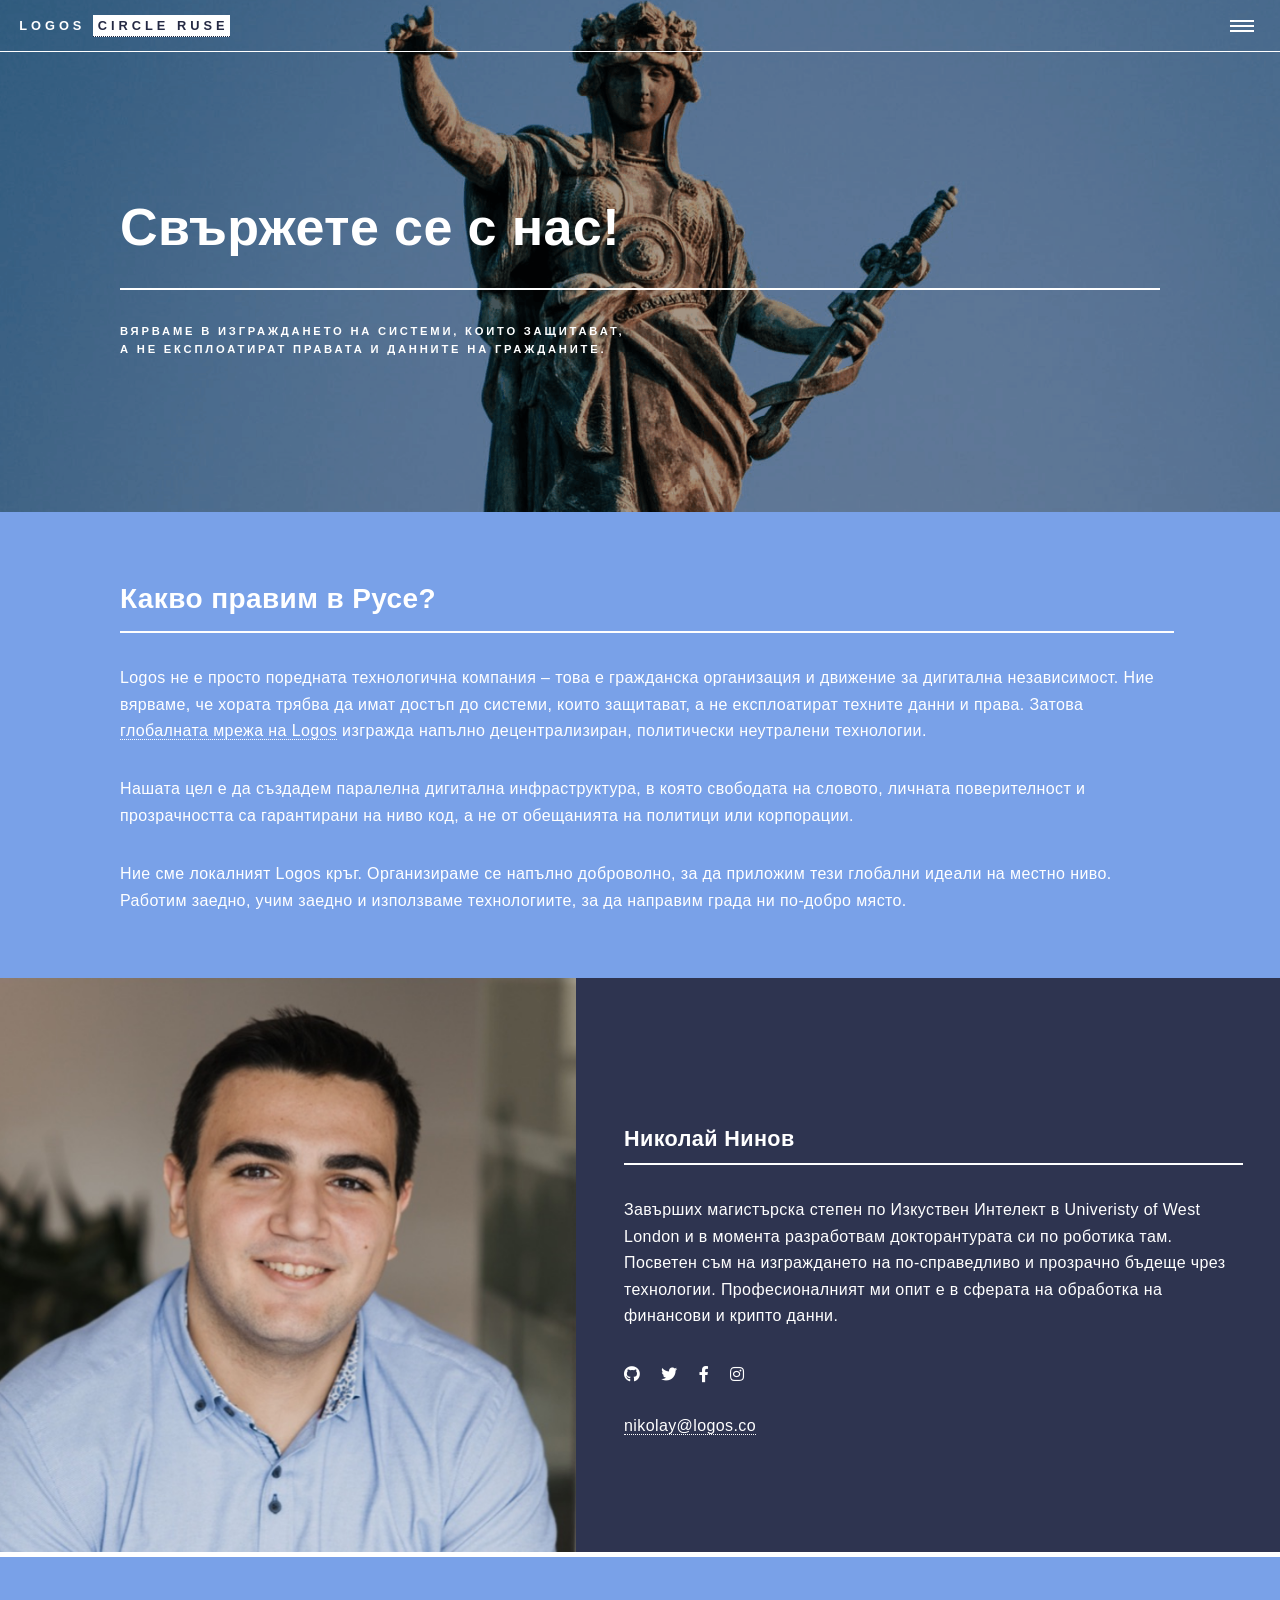
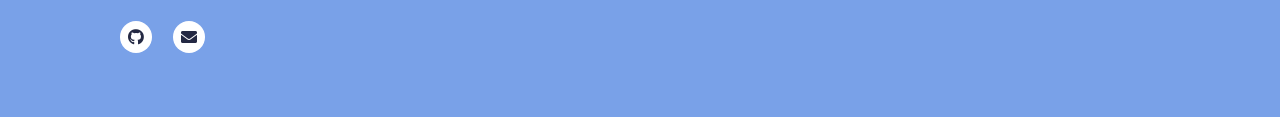
==== about.html @ 66b550b3 "website: first draft" ====
<!DOCTYPE HTML>
<!--
	Forty by HTML5 UP
	html5up.net | @ajlkn
	Free for personal and commercial use under the CCA 3.0 license (html5up.net/license)
-->
<html>
	<head>
		<title>Logos Circle Ruse | Контакт</title>
		<link rel="icon" type="image/png" sizes="any" href="./images/banner.png">
		<meta charset="utf-8" />
		<meta name="viewport" content="width=device-width, initial-scale=1, user-scalable=no" />
		<link rel="stylesheet" href="assets/css/main.css" />
		<noscript><link rel="stylesheet" href="assets/css/noscript.css" /></noscript>
	</head>
	<body class="is-preload">

		<!-- Wrapper -->
			<div id="wrapper">

				<!-- Header -->
					<header id="header" class="alt">
						<a href="index.html" class="logo">Logos<span> <strong>Circle Ruse</strong></span></a>
						<nav>
							<a href="#menu"></a>
						</nav>
					</header>

					<nav id="menu">
						<ul class="links">
							<li><a href="index.html">Начало</a></li>
							<li><a href="contact.html">За нас</a></li>
							<li><a href="events.html">Събития</a></li>
						</ul>
						<ul class="actions stacked">
							<li><a href="https://logos-circle-ruse.github.io/transparent_ruse/" class="button primary fit">Сподели Проблем</a></li>
						</ul>
					</nav>
				<!-- Header -->

				<!-- Banner -->
				<!-- Note: The "styleN" class below should match that of the header element. -->
					<section id="banner" class="style2">
						<div class="inner">
							<span class="image">
								<img src="images/monument.png" alt="" />
							</span>
							<header class="major">
								<h1>Свържете се с нас!</h1>
							</header>
							<div class="content">
								<p>
									Вярваме в изграждането на системи, които защитават, <br />
									а не експлоатират правата и данните на гражданите.
								</p>
							</div>
						</div>
					</section>

				<!-- Main -->
					<div id="main" style="background-color: var(--color-blue);">
						<section id="one">
							<div class="inner">
								<header class="major">
									<h2>Какво правим в Русе?</h2>
								</header>
								<p>
									Logos не е просто поредната технологична компания – това е гражданска организация и движение за дигитална независимост.
									Ние вярваме, че хората трябва да имат достъп до системи, които защитават, а не експлоатират техните данни и права. Затова <a href="https://logos.co/circles" target="_blank">глобалната мрежа на Logos</a> изгражда напълно децентрализиран, политически неутралени технологии.
								</p>
								<p>
									Нашата цел е да създадем паралелна дигитална инфраструктура, в която свободата на словото, личната поверителност и прозрачността са гарантирани на ниво код, а не от обещанията на политици или корпорации.
								</p>
								<p>
									Ние сме локалният Logos кръг. Организираме се напълно доброволно, за да приложим тези глобални идеали на местно ниво. Работим заедно, учим заедно и използваме технологиите, за да направим града ни по-добро място.
								</p>
							</div>
						</section>

						<section id="two" class="spotlights">
							<section>
								<a class="image">
									<img src="images/nikolay.png" alt="" data-position="center center" />
								</a>
								<div class="content">
									<div class="inner">
										<header class="major">
											<h3>Николай Нинов</h3>
										</header>
										<p>
											Завърших магистърска степен по Изкуствен Интелект в Univeristy of West London и в момента разработвам докторантурата си по роботика там.
											Посветен съм на изграждането на по-справедливо и прозрачно бъдеще чрез технологии. Професионалният ми опит е в сферата на обработка на финансови и крипто данни.
										</p>
										<ul class="icons" style="margin: 0 0 1.5em 0">
											<li><a target="_blank" href="https://github.com/nickninov" class="icon brands fa-github"><span class="label">Github</span></a></li>
											<li><a target="_blank" href="https://x.com/therealdatabro" class="icon brands fa-twitter"><span class="label">Twitter</span></a></li>
											<li><a target="_blank" href="https://www.facebook.com/thedatabro" class="icon brands fa-facebook-f"><span class="label">Facebook</span></a></li>
											<li><a target="_blank" href="https://www.instagram.com/nick_ninov" class="icon brands fa-instagram"><span class="label">Instagram</span></a></li>
										</ul>
										<a href="mailto:nikolay@logos.co">nikolay@logos.co</a>
									</div>
								</div>
							</section>
						</section>
						


					</div>

				<!-- Footer -->
				<footer id="footer"></footer>

			</div>

		<!-- Scripts -->
		<script src="assets/js/jquery.min.js"></script>
		<script src="assets/js/jquery.scrolly.min.js"></script>
		<script src="assets/js/jquery.scrollex.min.js"></script>
		<script src="assets/js/browser.min.js"></script>
		<script src="assets/js/breakpoints.min.js"></script>
		<script src="assets/js/util.js"></script>
		<script src="assets/js/main.js"></script>

		<!-- Utils -->
		<script src="assets/js/components/footer.js"></script>

	</body>
</html>
---- assets/css/main.css ----
@import url(fontawesome-all.min.css);
@import url("https://fonts.googleapis.com/css?family=Source+Sans+Pro:300,300italic,600,600italic");

:root {
	--color-white: #FFFFFF;

	--color-blue: #79A1E8;
	--color-light-blue: #B8D0D6;
	--color-dark-blue: #2a2f4a;
	--color-olive: #BBB47D;

	--color-green-light: #B9CDAC;
	--color-green: #95B77F;

	--color-peach: #F0B69E;

	--color-beige: #DACFC5;
}

html, body, div, span, applet, object,
iframe, h1, h2, h3, h4, h5, h6, p, blockquote,
pre, a, abbr, acronym, address, big, cite,
code, del, dfn, em, img, ins, kbd, q, s, samp,
small, strike, strong, sub, sup, tt, var, b,
u, i, center, dl, dt, dd, ol, ul, li, fieldset,
form, label, legend, table, caption, tbody,
tfoot, thead, tr, th, td, article, aside,
canvas, details, embed, figure, figcaption,
footer, header, hgroup, menu, nav, output, ruby,
section, summary, time, mark, audio, video {
	margin: 0;
	padding: 0;
	border: 0;
	font-size: 100%;
	font: inherit;
	vertical-align: baseline;}

article, aside, details, figcaption, figure,
footer, header, hgroup, menu, nav, section {
	display: block;}


strong {
	border-bottom: dotted 1px;
}

body {
	line-height: 1;
	font-family: Helvetica!important;
}

ol, ul {
	list-style: none;
}

blockquote, q {
	quotes: none;
}

	blockquote:before, blockquote:after, q:before, q:after {
		content: '';
		content: none;
	}

table {
	border-collapse: collapse;
	border-spacing: 0;
}

body {
	-webkit-text-size-adjust: none;
}

mark {
	background-color: transparent;
	color: inherit;
}

input::-moz-focus-inner {
	border: 0;
	padding: 0;
}

input, select, textarea {
	-moz-appearance: none;
	-webkit-appearance: none;
	-ms-appearance: none;
	appearance: none;
}

/* Basic */

	@-ms-viewport {
		width: device-width;
	}

	body {
		-ms-overflow-style: scrollbar;
	}

	@media screen and (max-width: 480px) {

		html, body {
			min-width: 320px;
		}

	}

	html {
		box-sizing: border-box;
	}

	*, *:before, *:after {
		box-sizing: inherit;
	}

	body {
		background: #242943;
	}

		body.is-preload *, body.is-preload *:before, body.is-preload *:after {
			-moz-animation: none !important;
			-webkit-animation: none !important;
			-ms-animation: none !important;
			animation: none !important;
			-moz-transition: none !important;
			-webkit-transition: none !important;
			-ms-transition: none !important;
			transition: none !important;
		}

/* Type */

	body, input, select, textarea {
		color: #ffffff;
		font-family: "Source Sans Pro", Helvetica, sans-serif;
		font-size: 17pt;
		font-weight: 300;
		letter-spacing: 0.025em;
		line-height: 1.65;
	}

		@media screen and (max-width: 1680px) {

			body, input, select, textarea {
				font-size: 14pt;
			}

		}

		@media screen and (max-width: 1280px) {

			body, input, select, textarea {
				font-size: 12pt;
			}

		}

		@media screen and (max-width: 360px) {

			body, input, select, textarea {
				font-size: 11pt;
			}

		}

	a {
		-moz-transition: color 0.2s ease-in-out, border-bottom-color 0.2s ease-in-out;
		-webkit-transition: color 0.2s ease-in-out, border-bottom-color 0.2s ease-in-out;
		-ms-transition: color 0.2s ease-in-out, border-bottom-color 0.2s ease-in-out;
		transition: color 0.2s ease-in-out, border-bottom-color 0.2s ease-in-out;
		border-bottom: dotted 1px;
		color: inherit;
		text-decoration: none;
	}

		a:hover {
			border-bottom-color: transparent;
			color: #9bf1ff !important;
		}

		a:active {
			color: #53e3fb !important;
		}

	strong, b {
		color: #ffffff;
		font-weight: 600;
	}

	em, i {
		font-style: italic;
	}

	p {
		margin: 0 0 2em 0;
	}

	h1, h2, h3, h4, h5, h6 {
		color: #ffffff;
		font-weight: 600;
		line-height: 1.65;
		margin: 0 0 1em 0;
	}

		h1 a, h2 a, h3 a, h4 a, h5 a, h6 a {
			color: inherit;
			border-bottom: 0;
		}

	h1 {
		font-size: 2.5em;
	}

	h2 {
		font-size: 1.75em;
	}

	h3 {
		font-size: 1.35em;
	}

	h4 {
		font-size: 1.1em;
	}

	h5 {
		font-size: 0.9em;
	}

	h6 {
		font-size: 0.7em;
	}

	@media screen and (max-width: 736px) {

		h1 {
			font-size: 2em;
		}

		h2 {
			font-size: 1.5em;
		}

		h3 {
			font-size: 1.25em;
		}

	}

	sub {
		font-size: 0.8em;
		position: relative;
		top: 0.5em;
	}

	sup {
		font-size: 0.8em;
		position: relative;
		top: -0.5em;
	}

	blockquote {
		border-left: solid 4px rgba(212, 212, 255, 0.1);
		font-style: italic;
		margin: 0 0 2em 0;
		padding: 0.5em 0 0.5em 2em;
	}

	code {
		background: rgba(212, 212, 255, 0.035);
		font-family: "Courier New", monospace;
		font-size: 0.9em;
		margin: 0 0.25em;
		padding: 0.25em 0.65em;
	}

	pre {
		-webkit-overflow-scrolling: touch;
		font-family: "Courier New", monospace;
		font-size: 0.9em;
		margin: 0 0 2em 0;
	}

		pre code {
			display: block;
			line-height: 1.75;
			padding: 1em 1.5em;
			overflow-x: auto;
		}

	hr {
		border: 0;
		border-bottom: solid 1px rgba(212, 212, 255, 0.1);
		margin: 2em 0;
	}

		hr.major {
			margin: 3em 0;
		}

	.align-left {
		text-align: left;
	}

	.align-center {
		text-align: center;
	}

	.align-right {
		text-align: right;
	}

/* Row */

	.row {
		display: flex;
		flex-wrap: wrap;
		box-sizing: border-box;
		align-items: stretch;
	}

		.row > * {
			box-sizing: border-box;
		}

		.row.gtr-uniform > * > :last-child {
			margin-bottom: 0;
		}

		.row.aln-left {
			justify-content: flex-start;
		}

		.row.aln-center {
			justify-content: center;
		}

		.row.aln-right {
			justify-content: flex-end;
		}

		.row.aln-top {
			align-items: flex-start;
		}

		.row.aln-middle {
			align-items: center;
		}

		.row.aln-bottom {
			align-items: flex-end;
		}

		.row > .imp {
			order: -1;
		}

		.row > .col-1 {
			width: 8.33333%;
		}

		.row > .off-1 {
			margin-left: 8.33333%;
		}

		.row > .col-2 {
			width: 16.66667%;
		}

		.row > .off-2 {
			margin-left: 16.66667%;
		}

		.row > .col-3 {
			width: 25%;
		}

		.row > .off-3 {
			margin-left: 25%;
		}

		.row > .col-4 {
			width: 33.33333%;
		}

		.row > .off-4 {
			margin-left: 33.33333%;
		}

		.row > .col-5 {
			width: 41.66667%;
		}

		.row > .off-5 {
			margin-left: 41.66667%;
		}

		.row > .col-6 {
			width: 50%;
		}

		.row > .off-6 {
			margin-left: 50%;
		}

		.row > .col-7 {
			width: 58.33333%;
		}

		.row > .off-7 {
			margin-left: 58.33333%;
		}

		.row > .col-8 {
			width: 66.66667%;
		}

		.row > .off-8 {
			margin-left: 66.66667%;
		}

		.row > .col-9 {
			width: 75%;
		}

		.row > .off-9 {
			margin-left: 75%;
		}

		.row > .col-10 {
			width: 83.33333%;
		}

		.row > .off-10 {
			margin-left: 83.33333%;
		}

		.row > .col-11 {
			width: 91.66667%;
		}

		.row > .off-11 {
			margin-left: 91.66667%;
		}

		.row > .col-12 {
			width: 100%;
		}

		.row > .off-12 {
			margin-left: 100%;
		}

		.row.gtr-0 {
			margin-top: 0;
			margin-left: 0em;
		}

			.row.gtr-0 > * {
				padding: 0 0 0 0em;
			}

			.row.gtr-0.gtr-uniform {
				margin-top: 0em;
			}

				.row.gtr-0.gtr-uniform > * {
					padding-top: 0em;
				}

		.row.gtr-25 {
			margin-top: 0;
			margin-left: -0.5em;
		}

			.row.gtr-25 > * {
				padding: 0 0 0 0.5em;
			}

			.row.gtr-25.gtr-uniform {
				margin-top: -0.5em;
			}

				.row.gtr-25.gtr-uniform > * {
					padding-top: 0.5em;
				}

		.row.gtr-50 {
			margin-top: 0;
			margin-left: -1em;
		}

			.row.gtr-50 > * {
				padding: 0 0 0 1em;
			}

			.row.gtr-50.gtr-uniform {
				margin-top: -1em;
			}

				.row.gtr-50.gtr-uniform > * {
					padding-top: 1em;
				}

		.row {
			margin-top: 0;
			margin-left: -2em;
		}

			.row > * {
				padding: 0 0 0 2em;
			}

			.row.gtr-uniform {
				margin-top: -2em;
			}

				.row.gtr-uniform > * {
					padding-top: 2em;
				}

		.row.gtr-150 {
			margin-top: 0;
			margin-left: -3em;
		}

			.row.gtr-150 > * {
				padding: 0 0 0 3em;
			}

			.row.gtr-150.gtr-uniform {
				margin-top: -3em;
			}

				.row.gtr-150.gtr-uniform > * {
					padding-top: 3em;
				}

		.row.gtr-200 {
			margin-top: 0;
			margin-left: -4em;
		}

			.row.gtr-200 > * {
				padding: 0 0 0 4em;
			}

			.row.gtr-200.gtr-uniform {
				margin-top: -4em;
			}

				.row.gtr-200.gtr-uniform > * {
					padding-top: 4em;
				}

		@media screen and (max-width: 1680px) {

			.row {
				display: flex;
				flex-wrap: wrap;
				box-sizing: border-box;
				align-items: stretch;
			}

				.row > * {
					box-sizing: border-box;
				}

				.row.gtr-uniform > * > :last-child {
					margin-bottom: 0;
				}

				.row.aln-left {
					justify-content: flex-start;
				}

				.row.aln-center {
					justify-content: center;
				}

				.row.aln-right {
					justify-content: flex-end;
				}

				.row.aln-top {
					align-items: flex-start;
				}

				.row.aln-middle {
					align-items: center;
				}

				.row.aln-bottom {
					align-items: flex-end;
				}

				.row > .imp-xlarge {
					order: -1;
				}

				.row > .col-1-xlarge {
					width: 8.33333%;
				}

				.row > .off-1-xlarge {
					margin-left: 8.33333%;
				}

				.row > .col-2-xlarge {
					width: 16.66667%;
				}

				.row > .off-2-xlarge {
					margin-left: 16.66667%;
				}

				.row > .col-3-xlarge {
					width: 25%;
				}

				.row > .off-3-xlarge {
					margin-left: 25%;
				}

				.row > .col-4-xlarge {
					width: 33.33333%;
				}

				.row > .off-4-xlarge {
					margin-left: 33.33333%;
				}

				.row > .col-5-xlarge {
					width: 41.66667%;
				}

				.row > .off-5-xlarge {
					margin-left: 41.66667%;
				}

				.row > .col-6-xlarge {
					width: 50%;
				}

				.row > .off-6-xlarge {
					margin-left: 50%;
				}

				.row > .col-7-xlarge {
					width: 58.33333%;
				}

				.row > .off-7-xlarge {
					margin-left: 58.33333%;
				}

				.row > .col-8-xlarge {
					width: 66.66667%;
				}

				.row > .off-8-xlarge {
					margin-left: 66.66667%;
				}

				.row > .col-9-xlarge {
					width: 75%;
				}

				.row > .off-9-xlarge {
					margin-left: 75%;
				}

				.row > .col-10-xlarge {
					width: 83.33333%;
				}

				.row > .off-10-xlarge {
					margin-left: 83.33333%;
				}

				.row > .col-11-xlarge {
					width: 91.66667%;
				}

				.row > .off-11-xlarge {
					margin-left: 91.66667%;
				}

				.row > .col-12-xlarge {
					width: 100%;
				}

				.row > .off-12-xlarge {
					margin-left: 100%;
				}

				.row.gtr-0 {
					margin-top: 0;
					margin-left: 0em;
				}

					.row.gtr-0 > * {
						padding: 0 0 0 0em;
					}

					.row.gtr-0.gtr-uniform {
						margin-top: 0em;
					}

						.row.gtr-0.gtr-uniform > * {
							padding-top: 0em;
						}

				.row.gtr-25 {
					margin-top: 0;
					margin-left: -0.5em;
				}

					.row.gtr-25 > * {
						padding: 0 0 0 0.5em;
					}

					.row.gtr-25.gtr-uniform {
						margin-top: -0.5em;
					}

						.row.gtr-25.gtr-uniform > * {
							padding-top: 0.5em;
						}

				.row.gtr-50 {
					margin-top: 0;
					margin-left: -1em;
				}

					.row.gtr-50 > * {
						padding: 0 0 0 1em;
					}

					.row.gtr-50.gtr-uniform {
						margin-top: -1em;
					}

						.row.gtr-50.gtr-uniform > * {
							padding-top: 1em;
						}

				.row {
					margin-top: 0;
					margin-left: -2em;
				}

					.row > * {
						padding: 0 0 0 2em;
					}

					.row.gtr-uniform {
						margin-top: -2em;
					}

						.row.gtr-uniform > * {
							padding-top: 2em;
						}

				.row.gtr-150 {
					margin-top: 0;
					margin-left: -3em;
				}

					.row.gtr-150 > * {
						padding: 0 0 0 3em;
					}

					.row.gtr-150.gtr-uniform {
						margin-top: -3em;
					}

						.row.gtr-150.gtr-uniform > * {
							padding-top: 3em;
						}

				.row.gtr-200 {
					margin-top: 0;
					margin-left: -4em;
				}

					.row.gtr-200 > * {
						padding: 0 0 0 4em;
					}

					.row.gtr-200.gtr-uniform {
						margin-top: -4em;
					}

						.row.gtr-200.gtr-uniform > * {
							padding-top: 4em;
						}

		}

		@media screen and (max-width: 1280px) {

			.row {
				display: flex;
				flex-wrap: wrap;
				box-sizing: border-box;
				align-items: stretch;
			}

				.row > * {
					box-sizing: border-box;
				}

				.row.gtr-uniform > * > :last-child {
					margin-bottom: 0;
				}

				.row.aln-left {
					justify-content: flex-start;
				}

				.row.aln-center {
					justify-content: center;
				}

				.row.aln-right {
					justify-content: flex-end;
				}

				.row.aln-top {
					align-items: flex-start;
				}

				.row.aln-middle {
					align-items: center;
				}

				.row.aln-bottom {
					align-items: flex-end;
				}

				.row > .imp-large {
					order: -1;
				}

				.row > .col-1-large {
					width: 8.33333%;
				}

				.row > .off-1-large {
					margin-left: 8.33333%;
				}

				.row > .col-2-large {
					width: 16.66667%;
				}

				.row > .off-2-large {
					margin-left: 16.66667%;
				}

				.row > .col-3-large {
					width: 25%;
				}

				.row > .off-3-large {
					margin-left: 25%;
				}

				.row > .col-4-large {
					width: 33.33333%;
				}

				.row > .off-4-large {
					margin-left: 33.33333%;
				}

				.row > .col-5-large {
					width: 41.66667%;
				}

				.row > .off-5-large {
					margin-left: 41.66667%;
				}

				.row > .col-6-large {
					width: 50%;
				}

				.row > .off-6-large {
					margin-left: 50%;
				}

				.row > .col-7-large {
					width: 58.33333%;
				}

				.row > .off-7-large {
					margin-left: 58.33333%;
				}

				.row > .col-8-large {
					width: 66.66667%;
				}

				.row > .off-8-large {
					margin-left: 66.66667%;
				}

				.row > .col-9-large {
					width: 75%;
				}

				.row > .off-9-large {
					margin-left: 75%;
				}

				.row > .col-10-large {
					width: 83.33333%;
				}

				.row > .off-10-large {
					margin-left: 83.33333%;
				}

				.row > .col-11-large {
					width: 91.66667%;
				}

				.row > .off-11-large {
					margin-left: 91.66667%;
				}

				.row > .col-12-large {
					width: 100%;
				}

				.row > .off-12-large {
					margin-left: 100%;
				}

				.row.gtr-0 {
					margin-top: 0;
					margin-left: 0em;
				}

					.row.gtr-0 > * {
						padding: 0 0 0 0em;
					}

					.row.gtr-0.gtr-uniform {
						margin-top: 0em;
					}

						.row.gtr-0.gtr-uniform > * {
							padding-top: 0em;
						}

				.row.gtr-25 {
					margin-top: 0;
					margin-left: -0.375em;
				}

					.row.gtr-25 > * {
						padding: 0 0 0 0.375em;
					}

					.row.gtr-25.gtr-uniform {
						margin-top: -0.375em;
					}

						.row.gtr-25.gtr-uniform > * {
							padding-top: 0.375em;
						}

				.row.gtr-50 {
					margin-top: 0;
					margin-left: -0.75em;
				}

					.row.gtr-50 > * {
						padding: 0 0 0 0.75em;
					}

					.row.gtr-50.gtr-uniform {
						margin-top: -0.75em;
					}

						.row.gtr-50.gtr-uniform > * {
							padding-top: 0.75em;
						}

				.row {
					margin-top: 0;
					margin-left: -1.5em;
				}

					.row > * {
						padding: 0 0 0 1.5em;
					}

					.row.gtr-uniform {
						margin-top: -1.5em;
					}

						.row.gtr-uniform > * {
							padding-top: 1.5em;
						}

				.row.gtr-150 {
					margin-top: 0;
					margin-left: -2.25em;
				}

					.row.gtr-150 > * {
						padding: 0 0 0 2.25em;
					}

					.row.gtr-150.gtr-uniform {
						margin-top: -2.25em;
					}

						.row.gtr-150.gtr-uniform > * {
							padding-top: 2.25em;
						}

				.row.gtr-200 {
					margin-top: 0;
					margin-left: -3em;
				}

					.row.gtr-200 > * {
						padding: 0 0 0 3em;
					}

					.row.gtr-200.gtr-uniform {
						margin-top: -3em;
					}

						.row.gtr-200.gtr-uniform > * {
							padding-top: 3em;
						}

		}

		@media screen and (max-width: 980px) {

			.row {
				display: flex;
				flex-wrap: wrap;
				box-sizing: border-box;
				align-items: stretch;
			}

				.row > * {
					box-sizing: border-box;
				}

				.row.gtr-uniform > * > :last-child {
					margin-bottom: 0;
				}

				.row.aln-left {
					justify-content: flex-start;
				}

				.row.aln-center {
					justify-content: center;
				}

				.row.aln-right {
					justify-content: flex-end;
				}

				.row.aln-top {
					align-items: flex-start;
				}

				.row.aln-middle {
					align-items: center;
				}

				.row.aln-bottom {
					align-items: flex-end;
				}

				.row > .imp-medium {
					order: -1;
				}

				.row > .col-1-medium {
					width: 8.33333%;
				}

				.row > .off-1-medium {
					margin-left: 8.33333%;
				}

				.row > .col-2-medium {
					width: 16.66667%;
				}

				.row > .off-2-medium {
					margin-left: 16.66667%;
				}

				.row > .col-3-medium {
					width: 25%;
				}

				.row > .off-3-medium {
					margin-left: 25%;
				}

				.row > .col-4-medium {
					width: 33.33333%;
				}

				.row > .off-4-medium {
					margin-left: 33.33333%;
				}

				.row > .col-5-medium {
					width: 41.66667%;
				}

				.row > .off-5-medium {
					margin-left: 41.66667%;
				}

				.row > .col-6-medium {
					width: 50%;
				}

				.row > .off-6-medium {
					margin-left: 50%;
				}

				.row > .col-7-medium {
					width: 58.33333%;
				}

				.row > .off-7-medium {
					margin-left: 58.33333%;
				}

				.row > .col-8-medium {
					width: 66.66667%;
				}

				.row > .off-8-medium {
					margin-left: 66.66667%;
				}

				.row > .col-9-medium {
					width: 75%;
				}

				.row > .off-9-medium {
					margin-left: 75%;
				}

				.row > .col-10-medium {
					width: 83.33333%;
				}

				.row > .off-10-medium {
					margin-left: 83.33333%;
				}

				.row > .col-11-medium {
					width: 91.66667%;
				}

				.row > .off-11-medium {
					margin-left: 91.66667%;
				}

				.row > .col-12-medium {
					width: 100%;
				}

				.row > .off-12-medium {
					margin-left: 100%;
				}

				.row.gtr-0 {
					margin-top: 0;
					margin-left: 0em;
				}

					.row.gtr-0 > * {
						padding: 0 0 0 0em;
					}

					.row.gtr-0.gtr-uniform {
						margin-top: 0em;
					}

						.row.gtr-0.gtr-uniform > * {
							padding-top: 0em;
						}

				.row.gtr-25 {
					margin-top: 0;
					margin-left: -0.375em;
				}

					.row.gtr-25 > * {
						padding: 0 0 0 0.375em;
					}

					.row.gtr-25.gtr-uniform {
						margin-top: -0.375em;
					}

						.row.gtr-25.gtr-uniform > * {
							padding-top: 0.375em;
						}

				.row.gtr-50 {
					margin-top: 0;
					margin-left: -0.75em;
				}

					.row.gtr-50 > * {
						padding: 0 0 0 0.75em;
					}

					.row.gtr-50.gtr-uniform {
						margin-top: -0.75em;
					}

						.row.gtr-50.gtr-uniform > * {
							padding-top: 0.75em;
						}

				.row {
					margin-top: 0;
					margin-left: -1.5em;
				}

					.row > * {
						padding: 0 0 0 1.5em;
					}

					.row.gtr-uniform {
						margin-top: -1.5em;
					}

						.row.gtr-uniform > * {
							padding-top: 1.5em;
						}

				.row.gtr-150 {
					margin-top: 0;
					margin-left: -2.25em;
				}

					.row.gtr-150 > * {
						padding: 0 0 0 2.25em;
					}

					.row.gtr-150.gtr-uniform {
						margin-top: -2.25em;
					}

						.row.gtr-150.gtr-uniform > * {
							padding-top: 2.25em;
						}

				.row.gtr-200 {
					margin-top: 0;
					margin-left: -3em;
				}

					.row.gtr-200 > * {
						padding: 0 0 0 3em;
					}

					.row.gtr-200.gtr-uniform {
						margin-top: -3em;
					}

						.row.gtr-200.gtr-uniform > * {
							padding-top: 3em;
						}

		}

		@media screen and (max-width: 736px) {

			.row {
				display: flex;
				flex-wrap: wrap;
				box-sizing: border-box;
				align-items: stretch;
			}

				.row > * {
					box-sizing: border-box;
				}

				.row.gtr-uniform > * > :last-child {
					margin-bottom: 0;
				}

				.row.aln-left {
					justify-content: flex-start;
				}

				.row.aln-center {
					justify-content: center;
				}

				.row.aln-right {
					justify-content: flex-end;
				}

				.row.aln-top {
					align-items: flex-start;
				}

				.row.aln-middle {
					align-items: center;
				}

				.row.aln-bottom {
					align-items: flex-end;
				}

				.row > .imp-small {
					order: -1;
				}

				.row > .col-1-small {
					width: 8.33333%;
				}

				.row > .off-1-small {
					margin-left: 8.33333%;
				}

				.row > .col-2-small {
					width: 16.66667%;
				}

				.row > .off-2-small {
					margin-left: 16.66667%;
				}

				.row > .col-3-small {
					width: 25%;
				}

				.row > .off-3-small {
					margin-left: 25%;
				}

				.row > .col-4-small {
					width: 33.33333%;
				}

				.row > .off-4-small {
					margin-left: 33.33333%;
				}

				.row > .col-5-small {
					width: 41.66667%;
				}

				.row > .off-5-small {
					margin-left: 41.66667%;
				}

				.row > .col-6-small {
					width: 50%;
				}

				.row > .off-6-small {
					margin-left: 50%;
				}

				.row > .col-7-small {
					width: 58.33333%;
				}

				.row > .off-7-small {
					margin-left: 58.33333%;
				}

				.row > .col-8-small {
					width: 66.66667%;
				}

				.row > .off-8-small {
					margin-left: 66.66667%;
				}

				.row > .col-9-small {
					width: 75%;
				}

				.row > .off-9-small {
					margin-left: 75%;
				}

				.row > .col-10-small {
					width: 83.33333%;
				}

				.row > .off-10-small {
					margin-left: 83.33333%;
				}

				.row > .col-11-small {
					width: 91.66667%;
				}

				.row > .off-11-small {
					margin-left: 91.66667%;
				}

				.row > .col-12-small {
					width: 100%;
				}

				.row > .off-12-small {
					margin-left: 100%;
				}

				.row.gtr-0 {
					margin-top: 0;
					margin-left: 0em;
				}

					.row.gtr-0 > * {
						padding: 0 0 0 0em;
					}

					.row.gtr-0.gtr-uniform {
						margin-top: 0em;
					}

						.row.gtr-0.gtr-uniform > * {
							padding-top: 0em;
						}

				.row.gtr-25 {
					margin-top: 0;
					margin-left: -0.3125em;
				}

					.row.gtr-25 > * {
						padding: 0 0 0 0.3125em;
					}

					.row.gtr-25.gtr-uniform {
						margin-top: -0.3125em;
					}

						.row.gtr-25.gtr-uniform > * {
							padding-top: 0.3125em;
						}

				.row.gtr-50 {
					margin-top: 0;
					margin-left: -0.625em;
				}

					.row.gtr-50 > * {
						padding: 0 0 0 0.625em;
					}

					.row.gtr-50.gtr-uniform {
						margin-top: -0.625em;
					}

						.row.gtr-50.gtr-uniform > * {
							padding-top: 0.625em;
						}

				.row {
					margin-top: 0;
					margin-left: -1.25em;
				}

					.row > * {
						padding: 0 0 0 1.25em;
					}

					.row.gtr-uniform {
						margin-top: -1.25em;
					}

						.row.gtr-uniform > * {
							padding-top: 1.25em;
						}

				.row.gtr-150 {
					margin-top: 0;
					margin-left: -1.875em;
				}

					.row.gtr-150 > * {
						padding: 0 0 0 1.875em;
					}

					.row.gtr-150.gtr-uniform {
						margin-top: -1.875em;
					}

						.row.gtr-150.gtr-uniform > * {
							padding-top: 1.875em;
						}

				.row.gtr-200 {
					margin-top: 0;
					margin-left: -2.5em;
				}

					.row.gtr-200 > * {
						padding: 0 0 0 2.5em;
					}

					.row.gtr-200.gtr-uniform {
						margin-top: -2.5em;
					}

						.row.gtr-200.gtr-uniform > * {
							padding-top: 2.5em;
						}

		}

		@media screen and (max-width: 480px) {

			.row {
				display: flex;
				flex-wrap: wrap;
				box-sizing: border-box;
				align-items: stretch;
			}

				.row > * {
					box-sizing: border-box;
				}

				.row.gtr-uniform > * > :last-child {
					margin-bottom: 0;
				}

				.row.aln-left {
					justify-content: flex-start;
				}

				.row.aln-center {
					justify-content: center;
				}

				.row.aln-right {
					justify-content: flex-end;
				}

				.row.aln-top {
					align-items: flex-start;
				}

				.row.aln-middle {
					align-items: center;
				}

				.row.aln-bottom {
					align-items: flex-end;
				}

				.row > .imp-xsmall {
					order: -1;
				}

				.row > .col-1-xsmall {
					width: 8.33333%;
				}

				.row > .off-1-xsmall {
					margin-left: 8.33333%;
				}

				.row > .col-2-xsmall {
					width: 16.66667%;
				}

				.row > .off-2-xsmall {
					margin-left: 16.66667%;
				}

				.row > .col-3-xsmall {
					width: 25%;
				}

				.row > .off-3-xsmall {
					margin-left: 25%;
				}

				.row > .col-4-xsmall {
					width: 33.33333%;
				}

				.row > .off-4-xsmall {
					margin-left: 33.33333%;
				}

				.row > .col-5-xsmall {
					width: 41.66667%;
				}

				.row > .off-5-xsmall {
					margin-left: 41.66667%;
				}

				.row > .col-6-xsmall {
					width: 50%;
				}

				.row > .off-6-xsmall {
					margin-left: 50%;
				}

				.row > .col-7-xsmall {
					width: 58.33333%;
				}

				.row > .off-7-xsmall {
					margin-left: 58.33333%;
				}

				.row > .col-8-xsmall {
					width: 66.66667%;
				}

				.row > .off-8-xsmall {
					margin-left: 66.66667%;
				}

				.row > .col-9-xsmall {
					width: 75%;
				}

				.row > .off-9-xsmall {
					margin-left: 75%;
				}

				.row > .col-10-xsmall {
					width: 83.33333%;
				}

				.row > .off-10-xsmall {
					margin-left: 83.33333%;
				}

				.row > .col-11-xsmall {
					width: 91.66667%;
				}

				.row > .off-11-xsmall {
					margin-left: 91.66667%;
				}

				.row > .col-12-xsmall {
					width: 100%;
				}

				.row > .off-12-xsmall {
					margin-left: 100%;
				}

				.row.gtr-0 {
					margin-top: 0;
					margin-left: 0em;
				}

					.row.gtr-0 > * {
						padding: 0 0 0 0em;
					}

					.row.gtr-0.gtr-uniform {
						margin-top: 0em;
					}

						.row.gtr-0.gtr-uniform > * {
							padding-top: 0em;
						}

				.row.gtr-25 {
					margin-top: 0;
					margin-left: -0.3125em;
				}

					.row.gtr-25 > * {
						padding: 0 0 0 0.3125em;
					}

					.row.gtr-25.gtr-uniform {
						margin-top: -0.3125em;
					}

						.row.gtr-25.gtr-uniform > * {
							padding-top: 0.3125em;
						}

				.row.gtr-50 {
					margin-top: 0;
					margin-left: -0.625em;
				}

					.row.gtr-50 > * {
						padding: 0 0 0 0.625em;
					}

					.row.gtr-50.gtr-uniform {
						margin-top: -0.625em;
					}

						.row.gtr-50.gtr-uniform > * {
							padding-top: 0.625em;
						}

				.row {
					margin-top: 0;
					margin-left: -1.25em;
				}

					.row > * {
						padding: 0 0 0 1.25em;
					}

					.row.gtr-uniform {
						margin-top: -1.25em;
					}

						.row.gtr-uniform > * {
							padding-top: 1.25em;
						}

				.row.gtr-150 {
					margin-top: 0;
					margin-left: -1.875em;
				}

					.row.gtr-150 > * {
						padding: 0 0 0 1.875em;
					}

					.row.gtr-150.gtr-uniform {
						margin-top: -1.875em;
					}

						.row.gtr-150.gtr-uniform > * {
							padding-top: 1.875em;
						}

				.row.gtr-200 {
					margin-top: 0;
					margin-left: -2.5em;
				}

					.row.gtr-200 > * {
						padding: 0 0 0 2.5em;
					}

					.row.gtr-200.gtr-uniform {
						margin-top: -2.5em;
					}

						.row.gtr-200.gtr-uniform > * {
							padding-top: 2.5em;
						}

		}

/* Section/Article */

	section.special, article.special {
		text-align: center;
	}

	header.major {
		width: -moz-max-content;
		width: -webkit-max-content;
		width: -ms-max-content;
		width: 100%;
		margin-bottom: 2em;
	}

		header.major > :first-child {
			margin-bottom: 0;
			width: calc(100% + 0.5em);
		}

			header.major > :first-child:after {
				content: '';
				background-color: #ffffff;
				display: block;
				height: 2px;
				margin: 0.325em 0 0.5em 0;
				width: 100%;
			}

		header.major > p {
			font-size: 0.5em;
			font-weight: 600;
			letter-spacing: 0.25em;
			margin-bottom: 0;
			text-transform: uppercase;
		}

		body.is-ie header.major > :first-child:after {
			max-width: 9em;
		}

		body.is-ie header.major > h1:after {
			max-width: 100% !important;
		}

	@media screen and (max-width: 736px) {

		header.major > p br {
			display: none;
		}

	}

/* Form */

	form {
		margin: 0 0 2em 0;
	}

		form > :last-child {
			margin-bottom: 0;
		}

		form > .fields {
			display: -moz-flex;
			display: -webkit-flex;
			display: -ms-flex;
			display: flex;
			-moz-flex-wrap: wrap;
			-webkit-flex-wrap: wrap;
			-ms-flex-wrap: wrap;
			flex-wrap: wrap;
			width: calc(100% + 3em);
			margin: -1.5em 0 2em -1.5em;
		}

			form > .fields > .field {
				-moz-flex-grow: 0;
				-webkit-flex-grow: 0;
				-ms-flex-grow: 0;
				flex-grow: 0;
				-moz-flex-shrink: 0;
				-webkit-flex-shrink: 0;
				-ms-flex-shrink: 0;
				flex-shrink: 0;
				padding: 1.5em 0 0 1.5em;
				width: calc(100% - 1.5em);
			}

				form > .fields > .field.half {
					width: calc(50% - 0.75em);
				}

				form > .fields > .field.third {
					width: calc(100%/3 - 0.5em);
				}

				form > .fields > .field.quarter {
					width: calc(25% - 0.375em);
				}

		@media screen and (max-width: 480px) {

			form > .fields {
				width: calc(100% + 3em);
				margin: -1.5em 0 2em -1.5em;
			}

				form > .fields > .field {
					padding: 1.5em 0 0 1.5em;
					width: calc(100% - 1.5em);
				}

					form > .fields > .field.half {
						width: calc(100% - 1.5em);
					}

					form > .fields > .field.third {
						width: calc(100% - 1.5em);
					}

					form > .fields > .field.quarter {
						width: calc(100% - 1.5em);
					}

		}

	label {
		color: #ffffff;
		display: block;
		font-size: 0.8em;
		font-weight: 600;
		letter-spacing: 0.25em;
		margin: 0 0 1em 0;
		text-transform: uppercase;
	}

	input[type="text"],
	input[type="password"],
	input[type="email"],
	input[type="tel"],
	input[type="search"],
	input[type="url"],
	select,
	textarea {
		-moz-appearance: none;
		-webkit-appearance: none;
		-ms-appearance: none;
		appearance: none;
		background: rgba(212, 212, 255, 0.035);
		border: none;
		border-radius: 0;
		color: inherit;
		display: block;
		outline: 0;
		padding: 0 1em;
		text-decoration: none;
		width: 100%;
	}

		input[type="text"]:invalid,
		input[type="password"]:invalid,
		input[type="email"]:invalid,
		input[type="tel"]:invalid,
		input[type="search"]:invalid,
		input[type="url"]:invalid,
		select:invalid,
		textarea:invalid {
			box-shadow: none;
		}

		input[type="text"]:focus,
		input[type="password"]:focus,
		input[type="email"]:focus,
		input[type="tel"]:focus,
		input[type="search"]:focus,
		input[type="url"]:focus,
		select:focus,
		textarea:focus {
			border-color: #9bf1ff;
			box-shadow: 0 0 0 2px #9bf1ff;
		}

	select {
		background-image: url("data:image/svg+xml;charset=utf8,%3Csvg xmlns='http://www.w3.org/2000/svg' width='40' height='40' preserveAspectRatio='none' viewBox='0 0 40 40'%3E%3Cpath d='M9.4,12.3l10.4,10.4l10.4-10.4c0.2-0.2,0.5-0.4,0.9-0.4c0.3,0,0.6,0.1,0.9,0.4l3.3,3.3c0.2,0.2,0.4,0.5,0.4,0.9 c0,0.4-0.1,0.6-0.4,0.9L20.7,31.9c-0.2,0.2-0.5,0.4-0.9,0.4c-0.3,0-0.6-0.1-0.9-0.4L4.3,17.3c-0.2-0.2-0.4-0.5-0.4-0.9 c0-0.4,0.1-0.6,0.4-0.9l3.3-3.3c0.2-0.2,0.5-0.4,0.9-0.4S9.1,12.1,9.4,12.3z' fill='rgba(212, 212, 255, 0.1)' /%3E%3C/svg%3E");
		background-size: 1.25rem;
		background-repeat: no-repeat;
		background-position: calc(100% - 1rem) center;
		height: 2.75em;
		padding-right: 2.75em;
		text-overflow: ellipsis;
	}

		select option {
			color: #ffffff;
			background: #242943;
		}

		select:focus::-ms-value {
			background-color: transparent;
		}

		select::-ms-expand {
			display: none;
		}

	input[type="text"],
	input[type="password"],
	input[type="email"],
	input[type="tel"],
	input[type="search"],
	input[type="url"],
	select {
		height: 2.75em;
	}

	textarea {
		padding: 0.75em 1em;
	}

	input[type="checkbox"],
	input[type="radio"] {
		-moz-appearance: none;
		-webkit-appearance: none;
		-ms-appearance: none;
		appearance: none;
		display: block;
		float: left;
		margin-right: -2em;
		opacity: 0;
		width: 1em;
		z-index: -1;
	}

		input[type="checkbox"] + label,
		input[type="radio"] + label {
			text-decoration: none;
			color: #ffffff;
			cursor: pointer;
			display: inline-block;
			font-weight: 300;
			padding-left: 2.65em;
			padding-right: 0.75em;
			position: relative;
		}

			input[type="checkbox"] + label:before,
			input[type="radio"] + label:before {
				-moz-osx-font-smoothing: grayscale;
				-webkit-font-smoothing: antialiased;
				display: inline-block;
				font-style: normal;
				font-variant: normal;
				text-rendering: auto;
				line-height: 1;
				text-transform: none !important;
				font-family: 'Font Awesome 5 Free';
				font-weight: 900;
			}

			input[type="checkbox"] + label:before,
			input[type="radio"] + label:before {
				background: rgba(212, 212, 255, 0.035);
				content: '';
				display: inline-block;
				font-size: 0.8em;
				height: 2.0625em;
				left: 0;
				letter-spacing: 0;
				line-height: 2.0625em;
				position: absolute;
				text-align: center;
				top: 0;
				width: 2.0625em;
			}

		input[type="checkbox"]:checked + label:before,
		input[type="radio"]:checked + label:before {
			background: #ffffff;
			border-color: #9bf1ff;
			content: '\f00c';
			color: #242943;
		}

		input[type="checkbox"]:focus + label:before,
		input[type="radio"]:focus + label:before {
			box-shadow: 0 0 0 2px #9bf1ff;
		}

	input[type="radio"] + label:before {
		border-radius: 100%;
	}

	::-webkit-input-placeholder {
		color: rgba(244, 244, 255, 0.2) !important;
		opacity: 1.0;
	}

	:-moz-placeholder {
		color: rgba(244, 244, 255, 0.2) !important;
		opacity: 1.0;
	}

	::-moz-placeholder {
		color: rgba(244, 244, 255, 0.2) !important;
		opacity: 1.0;
	}

	:-ms-input-placeholder {
		color: rgba(244, 244, 255, 0.2) !important;
		opacity: 1.0;
	}

/* Box */

	.box {
		border: solid 1px rgba(212, 212, 255, 0.1);
		margin-bottom: 2em;
		padding: 1.5em;
	}

		.box > :last-child,
		.box > :last-child > :last-child,
		.box > :last-child > :last-child > :last-child {
			margin-bottom: 0;
		}

		.box.alt {
			border: 0;
			border-radius: 0;
			padding: 0;
		}

/* Icon */

	.icon {
		text-decoration: none;
		border-bottom: none;
		position: relative;
	}

		.icon:before {
			-moz-osx-font-smoothing: grayscale;
			-webkit-font-smoothing: antialiased;
			display: inline-block;
			font-style: normal;
			font-variant: normal;
			text-rendering: auto;
			line-height: 1;
			text-transform: none !important;
			font-family: 'Font Awesome 5 Free';
			font-weight: 400;
		}

		.icon > .label {
			display: none;
		}

		.icon:before {
			line-height: inherit;
		}

		.icon.solid:before {
			font-weight: 900;
		}

		.icon.brands:before {
			font-family: 'Font Awesome 5 Brands';
		}

		.icon.alt:before {
			background-color: #ffffff;
			border-radius: 100%;
			color: #242943;
			display: inline-block;
			height: 2em;
			line-height: 2em;
			text-align: center;
			width: 2em;
		}

	a.icon.alt:before {
		-moz-transition: background-color 0.2s ease-in-out;
		-webkit-transition: background-color 0.2s ease-in-out;
		-ms-transition: background-color 0.2s ease-in-out;
		transition: background-color 0.2s ease-in-out;
	}

	a.icon.alt:hover:before {
		background-color: #6fc3df;
	}

	a.icon.alt:active:before {
		background-color: #37a6cb;
	}

/* Image */

	.image {
		border: 0;
		display: inline-block;
		position: relative;
	}

		.image img {
			display: block;
		}

		.image.left, .image.right {
			max-width: 30%;
		}

			.image.left img, .image.right img {
				width: 100%;
			}

		.image.left {
			float: left;
			margin: 0 1.5em 1.25em 0;
			top: 0.25em;
		}

		.image.right {
			float: right;
			margin: 0 0 1.25em 1.5em;
			top: 0.25em;
		}

		.image.fit {
			display: block;
			margin: 0 0 2em 0;
			width: 100%;
		}

			.image.fit img {
				width: 100%;
			}

		.image.main {
			display: block;
			margin: 2.5em 0;
			width: 100%;
		}

			.image.main img {
				width: 100%;
			}

			@media screen and (max-width: 736px) {

				.image.main {
					margin: 1.5em 0;
				}

			}

/* List */

	ol {
		list-style: decimal;
		margin: 0 0 2em 0;
		padding-left: 1.25em;
	}

		ol li {
			padding-left: 0.25em;
		}

	ul {
		list-style: disc;
		margin: 0 0 2em 0;
		padding-left: 1em;
	}

		ul li {
			padding-left: 0.5em;
		}

		ul.alt {
			list-style: none;
			padding-left: 0;
		}

			ul.alt li {
				border-top: solid 1px rgba(212, 212, 255, 0.1);
				padding: 0.5em 0;
			}

				ul.alt li:first-child {
					border-top: 0;
					padding-top: 0;
				}

	dl {
		margin: 0 0 2em 0;
	}

		dl dt {
			display: block;
			font-weight: 600;
			margin: 0 0 1em 0;
		}

		dl dd {
			margin-left: 2em;
		}

/* Actions */

	ul.actions {
		display: -moz-flex;
		display: -webkit-flex;
		display: -ms-flex;
		display: flex;
		cursor: default;
		list-style: none;
		margin-left: -1em;
		padding-left: 0;
	}

		ul.actions li {
			padding: 0 0 0 1em;
			vertical-align: middle;
		}

		ul.actions.special {
			-moz-justify-content: center;
			-webkit-justify-content: center;
			-ms-justify-content: center;
			justify-content: center;
			width: 100%;
			margin-left: 0;
		}

			ul.actions.special li:first-child {
				padding-left: 0;
			}

		ul.actions.stacked {
			-moz-flex-direction: column;
			-webkit-flex-direction: column;
			-ms-flex-direction: column;
			flex-direction: column;
			margin-left: 0;
		}

			ul.actions.stacked li {
				padding: 1.3em 0 0 0;
			}

				ul.actions.stacked li:first-child {
					padding-top: 0;
				}

		ul.actions.fit {
			width: calc(100% + 1em);
		}

			ul.actions.fit li {
				-moz-flex-grow: 1;
				-webkit-flex-grow: 1;
				-ms-flex-grow: 1;
				flex-grow: 1;
				-moz-flex-shrink: 1;
				-webkit-flex-shrink: 1;
				-ms-flex-shrink: 1;
				flex-shrink: 1;
				width: 100%;
			}

				ul.actions.fit li > * {
					width: 100%;
				}

			ul.actions.fit.stacked {
				width: 100%;
			}

/* Icons */

	ul.icons {
		cursor: default;
		list-style: none;
		padding-left: 0;
	}

		ul.icons li {
			display: inline-block;
			padding: 0 1em 0 0;
		}

			ul.icons li:last-child {
				padding-right: 0;
			}

		@media screen and (max-width: 736px) {

			ul.icons li {
				padding: 0 0.75em 0 0;
			}

		}

/* Pagination */

	ul.pagination {
		cursor: default;
		list-style: none;
		padding-left: 0;
	}

		ul.pagination li {
			display: inline-block;
			padding-left: 0;
			vertical-align: middle;
		}

			ul.pagination li > .page {
				-moz-transition: background-color 0.2s ease-in-out, color 0.2s ease-in-out;
				-webkit-transition: background-color 0.2s ease-in-out, color 0.2s ease-in-out;
				-ms-transition: background-color 0.2s ease-in-out, color 0.2s ease-in-out;
				transition: background-color 0.2s ease-in-out, color 0.2s ease-in-out;
				border-bottom: 0;
				display: inline-block;
				font-size: 0.8em;
				font-weight: 600;
				height: 1.5em;
				line-height: 1.5em;
				margin: 0 0.125em;
				min-width: 1.5em;
				padding: 0 0.5em;
				text-align: center;
			}

				ul.pagination li > .page.active {
					background-color: #ffffff;
					color: #242943;
				}

					ul.pagination li > .page.active:hover {
						background-color: #9bf1ff;
						color: #242943 !important;
					}

					ul.pagination li > .page.active:active {
						background-color: #53e3fb;
					}

			ul.pagination li:first-child {
				padding-right: 0.75em;
			}

			ul.pagination li:last-child {
				padding-left: 0.75em;
			}

		@media screen and (max-width: 480px) {

			ul.pagination li:nth-child(n+2):nth-last-child(n+2) {
				display: none;
			}

			ul.pagination li:first-child {
				padding-right: 0;
			}

		}

/* Table */

	.table-wrapper {
		-webkit-overflow-scrolling: touch;
		overflow-x: auto;
	}

	table {
		margin: 0 0 2em 0;
		width: 100%;
	}

		table tbody tr {
			border: solid 1px rgba(212, 212, 255, 0.1);
			border-left: 0;
			border-right: 0;
		}

			table tbody tr:nth-child(2n + 1) {
				background-color: rgba(212, 212, 255, 0.035);
			}

		table td {
			padding: 0.75em 0.75em;
		}

		table th {
			color: #ffffff;
			font-size: 0.9em;
			font-weight: 600;
			padding: 0 0.75em 0.75em 0.75em;
			text-align: left;
		}

		table thead {
			border-bottom: solid 2px rgba(212, 212, 255, 0.1);
		}

		table tfoot {
			border-top: solid 2px rgba(212, 212, 255, 0.1);
		}

		table.alt {
			border-collapse: separate;
		}

			table.alt tbody tr td {
				border: solid 1px rgba(212, 212, 255, 0.1);
				border-left-width: 0;
				border-top-width: 0;
			}

				table.alt tbody tr td:first-child {
					border-left-width: 1px;
				}

			table.alt tbody tr:first-child td {
				border-top-width: 1px;
			}

			table.alt thead {
				border-bottom: 0;
			}

			table.alt tfoot {
				border-top: 0;
			}

/* Button */

	input[type="submit"],
	input[type="reset"],
	input[type="button"],
	button,
	.button {
		-moz-appearance: none;
		-webkit-appearance: none;
		-ms-appearance: none;
		appearance: none;
		-moz-transition: background-color 0.2s ease-in-out, box-shadow 0.2s ease-in-out, color 0.2s ease-in-out;
		-webkit-transition: background-color 0.2s ease-in-out, box-shadow 0.2s ease-in-out, color 0.2s ease-in-out;
		-ms-transition: background-color 0.2s ease-in-out, box-shadow 0.2s ease-in-out, color 0.2s ease-in-out;
		transition: background-color 0.2s ease-in-out, box-shadow 0.2s ease-in-out, color 0.2s ease-in-out;
		background-color: transparent;
		border: 0;
		border-radius: 0;
		box-shadow: inset 0 0 0 2px #ffffff;
		color: #ffffff;
		cursor: pointer;
		display: inline-block;
		font-size: 0.8em;
		font-weight: 600;
		height: 3.5em;
		letter-spacing: 0.25em;
		line-height: 3.5em;
		padding: 0 1.75em;
		text-align: center;
		text-decoration: none;
		text-transform: uppercase;
		white-space: nowrap;
	}

		input[type="submit"]:hover, input[type="submit"]:active,
		input[type="reset"]:hover,
		input[type="reset"]:active,
		input[type="button"]:hover,
		input[type="button"]:active,
		button:hover,
		button:active,
		.button:hover,
		.button:active {
			box-shadow: inset 0 0 0 2px #9bf1ff;
			color: #9bf1ff;
		}

		input[type="submit"]:active,
		input[type="reset"]:active,
		input[type="button"]:active,
		button:active,
		.button:active {
			background-color: rgba(155, 241, 255, 0.1);
			box-shadow: inset 0 0 0 2px #53e3fb;
			color: #53e3fb;
		}

		input[type="submit"].icon:before,
		input[type="reset"].icon:before,
		input[type="button"].icon:before,
		button.icon:before,
		.button.icon:before {
			margin-right: 0.5em;
		}

		input[type="submit"].fit,
		input[type="reset"].fit,
		input[type="button"].fit,
		button.fit,
		.button.fit {
			width: 100%;
		}

		input[type="submit"].small,
		input[type="reset"].small,
		input[type="button"].small,
		button.small,
		.button.small {
			font-size: 0.6em;
		}

		input[type="submit"].large,
		input[type="reset"].large,
		input[type="button"].large,
		button.large,
		.button.large {
			font-size: 1.25em;
			height: 3em;
			line-height: 3em;
		}

		input[type="submit"].next,
		input[type="reset"].next,
		input[type="button"].next,
		button.next,
		.button.next {
			padding-right: 4.5em;
			position: relative;
		}

			input[type="submit"].next:before, input[type="submit"].next:after,
			input[type="reset"].next:before,
			input[type="reset"].next:after,
			input[type="button"].next:before,
			input[type="button"].next:after,
			button.next:before,
			button.next:after,
			.button.next:before,
			.button.next:after {
				-moz-transition: opacity 0.2s ease-in-out;
				-webkit-transition: opacity 0.2s ease-in-out;
				-ms-transition: opacity 0.2s ease-in-out;
				transition: opacity 0.2s ease-in-out;
				background-position: center right;
				background-repeat: no-repeat;
				background-size: 36px 24px;
				content: '';
				display: block;
				height: 100%;
				position: absolute;
				right: 1.5em;
				top: 0;
				vertical-align: middle;
				width: 36px;
			}

			input[type="submit"].next:before,
			input[type="reset"].next:before,
			input[type="button"].next:before,
			button.next:before,
			.button.next:before {
				background-image: url("data:image/svg+xml;charset=utf8,%3Csvg xmlns='http://www.w3.org/2000/svg' xmlns:xlink='http://www.w3.org/1999/xlink' width='36px' height='24px' viewBox='0 0 36 24' zoomAndPan='disable'%3E%3Cstyle%3Eline %7B stroke: %23ffffff%3B stroke-width: 2px%3B %7D%3C/style%3E%3Cline x1='0' y1='12' x2='34' y2='12' /%3E%3Cline x1='25' y1='4' x2='34' y2='12.5' /%3E%3Cline x1='25' y1='20' x2='34' y2='11.5' /%3E%3C/svg%3E");
			}

			input[type="submit"].next:after,
			input[type="reset"].next:after,
			input[type="button"].next:after,
			button.next:after,
			.button.next:after {
				background-image: url("data:image/svg+xml;charset=utf8,%3Csvg xmlns='http://www.w3.org/2000/svg' xmlns:xlink='http://www.w3.org/1999/xlink' width='36px' height='24px' viewBox='0 0 36 24' zoomAndPan='disable'%3E%3Cstyle%3Eline %7B stroke: %239bf1ff%3B stroke-width: 2px%3B %7D%3C/style%3E%3Cline x1='0' y1='12' x2='34' y2='12' /%3E%3Cline x1='25' y1='4' x2='34' y2='12.5' /%3E%3Cline x1='25' y1='20' x2='34' y2='11.5' /%3E%3C/svg%3E");
				opacity: 0;
				z-index: 1;
			}

			input[type="submit"].next:hover:after, input[type="submit"].next:active:after,
			input[type="reset"].next:hover:after,
			input[type="reset"].next:active:after,
			input[type="button"].next:hover:after,
			input[type="button"].next:active:after,
			button.next:hover:after,
			button.next:active:after,
			.button.next:hover:after,
			.button.next:active:after {
				opacity: 1;
			}

			@media screen and (max-width: 1280px) {

				input[type="submit"].next,
				input[type="reset"].next,
				input[type="button"].next,
				button.next,
				.button.next {
					padding-right: 5em;
				}

			}

		input[type="submit"].primary,
		input[type="reset"].primary,
		input[type="button"].primary,
		button.primary,
		.button.primary {
			background-color: #ffffff;
			box-shadow: none;
			color: #242943;
		}

			input[type="submit"].primary:hover, input[type="submit"].primary:active,
			input[type="reset"].primary:hover,
			input[type="reset"].primary:active,
			input[type="button"].primary:hover,
			input[type="button"].primary:active,
			button.primary:hover,
			button.primary:active,
			.button.primary:hover,
			.button.primary:active {
				background-color: #9bf1ff;
				color: #242943 !important;
			}

			input[type="submit"].primary:active,
			input[type="reset"].primary:active,
			input[type="button"].primary:active,
			button.primary:active,
			.button.primary:active {
				background-color: #53e3fb;
			}

		input[type="submit"].disabled, input[type="submit"]:disabled,
		input[type="reset"].disabled,
		input[type="reset"]:disabled,
		input[type="button"].disabled,
		input[type="button"]:disabled,
		button.disabled,
		button:disabled,
		.button.disabled,
		.button:disabled {
			pointer-events: none;
			cursor: default;
			opacity: 0.25;
		}

/* Tiles */

	.tiles {
		display: -moz-flex;
		display: -webkit-flex;
		display: -ms-flex;
		display: flex;
		-moz-flex-wrap: wrap;
		-webkit-flex-wrap: wrap;
		-ms-flex-wrap: wrap;
		flex-wrap: wrap;
		border-top: 0 !important;
	}

		.tiles + * {
			border-top: 0 !important;
		}

		.tiles article {
			-moz-align-items: center;
			-webkit-align-items: center;
			-ms-align-items: center;
			align-items: center;
			display: -moz-flex;
			display: -webkit-flex;
			display: -ms-flex;
			display: flex;
			-moz-transition: -moz-transform 0.25s ease, opacity 0.25s ease, -moz-filter 1s ease, -webkit-filter 1s ease;
			-webkit-transition: -webkit-transform 0.25s ease, opacity 0.25s ease, -webkit-filter 1s ease, -webkit-filter 1s ease;
			-ms-transition: -ms-transform 0.25s ease, opacity 0.25s ease, -ms-filter 1s ease, -webkit-filter 1s ease;
			transition: transform 0.25s ease, opacity 0.25s ease, filter 1s ease, -webkit-filter 1s ease;
			padding: 4em 4em 2em 4em ;
			background-position: center;
			background-repeat: no-repeat;
			background-size: cover;
			cursor: default;
			height: 40vh;
			max-height: 40em;
			min-height: 23em;
			overflow: hidden;
			position: relative;
			width: 40%;
		}

			.tiles article .image {
				display: none;
			}

			.tiles article header {
				position: relative;
				z-index: 3;
			}

			.tiles article h3 {
				font-size: 1.75em;
			}

				.tiles article h3 a:hover {
					color: inherit !important;
				}

			.tiles article .link.primary {
				border: 0;
				height: 100%;
				left: 0;
				position: absolute;
				top: 0;
				width: 100%;
				z-index: 4;
			}

			.tiles article:before {
				-moz-transition: opacity 0.5s ease;
				-webkit-transition: opacity 0.5s ease;
				-ms-transition: opacity 0.5s ease;
				transition: opacity 0.5s ease;
				bottom: 0;
				content: '';
				display: block;
				height: 100%;
				left: 0;
				opacity: 0.85;
				position: absolute;
				width: 100%;
				z-index: 2;
			}

			.tiles article:after {
				background-color: rgba(36, 41, 67, 0.45);
				content: '';
				display: block;
				height: 100%;
				left: 0;
				position: absolute;
				top: 0;
				width: 100%;
				z-index: 1;
			}

			.tiles article:hover:before {
				opacity: 0;
			}

			.tiles article.is-transitioning {
				-moz-transform: scale(0.95);
				-webkit-transform: scale(0.95);
				-ms-transform: scale(0.95);
				transform: scale(0.95);
				-moz-filter: blur(0.5em);
				-webkit-filter: blur(0.5em);
				-ms-filter: blur(0.5em);
				filter: blur(0.5em);
				opacity: 0;
			}

			.tiles article:nth-child:before {
				background-color: black;
				opacity: 0.25;
			}

			.tiles article:nth-child(4n - 1), .tiles article:nth-child(4n - 2) {
				width: 60%;
			}

			/* .tiles article:nth-child(6n - 5):before {
				background-color: black;
				opacity: 0.25;
			}

			.tiles article:nth-child(6n - 4):before {
				background-color: #8d82c4;
			}

			.tiles article:nth-child(6n - 3):before {
				background-color: #ec8d81;
			}

			.tiles article:nth-child(6n - 2):before {
				background-color: #e7b788;
			}

			.tiles article:nth-child(6n - 1):before {
				background-color: #8ea9e8;
			}

			.tiles article:nth-child(6n):before {
				background-color: #87c5a4;
			} */

		@media screen and (max-width: 1280px) {

			.tiles article {
				padding: 4em 3em 2em 3em ;
				height: 30vh;
				max-height: 30em;
				min-height: 20em;
			}

		}

		@media screen and (max-width: 980px) {

			.tiles article {
				width: 50% !important;
			}

		}

		@media screen and (max-width: 736px) {

			.tiles article {
				padding: 3em 1.5em 1em 1.5em ;
				height: 16em;
				max-height: none;
				min-height: 0;
			}

				.tiles article h3 {
					font-size: 1.5em;
				}

		}

		@media screen and (max-width: 480px) {

			.tiles {
				display: block;
			}

				.tiles article {
					height: 20em;
					width: 100% !important;
				}

		}

/* Contact Method */

	.contact-method {
		margin: 0 0 2em 0;
		padding-left: 3.25em;
		position: relative;
	}

		.contact-method .icon {
			left: 0;
			position: absolute;
			top: 0;
		}

		.contact-method h3 {
			margin: 0 0 0.5em 0;
		}

/* Spotlights */

	.spotlights {
		border-top: 0 !important;
	}

		.spotlights + * {
			border-top: 0 !important;
		}

		.spotlights > section {
			display: -moz-flex;
			display: -webkit-flex;
			display: -ms-flex;
			display: flex;
			-moz-flex-direction: row;
			-webkit-flex-direction: row;
			-ms-flex-direction: row;
			flex-direction: row;
			background-color: #2e3450;
		}

			.spotlights > section > .image {
				background-position: center center;
				background-size: cover;
				border-radius: 0;
				display: block;
				position: relative;
				width: 30%;
			}

				.spotlights > section > .image img {
					border-radius: 0;
					display: block;
					width: 100%;
				}

				.spotlights > section > .image:before {
					background: rgba(36, 41, 67, 0.9);
					content: '';
					display: block;
					height: 100%;
					left: 0;
					opacity: 0;
					position: absolute;
					top: 0;
					width: 100%;
				}

			.spotlights > section > .content {
				display: -moz-flex;
				display: -webkit-flex;
				display: -ms-flex;
				display: flex;
				-moz-flex-direction: column;
				-webkit-flex-direction: column;
				-ms-flex-direction: column;
				flex-direction: column;
				-moz-justify-content: center;
				-webkit-justify-content: center;
				-ms-justify-content: center;
				justify-content: center;
				-moz-align-items: center;
				-webkit-align-items: center;
				-ms-align-items: center;
				align-items: center;
				padding: 2em 3em 0.1em 3em ;
				width: 70%;
			}

				.spotlights > section > .content > .inner {
					margin: 0 auto;
					max-width: 100%;
					width: 65em;
				}

			.spotlights > section:nth-child(2n) {
				-moz-flex-direction: row-reverse;
				-webkit-flex-direction: row-reverse;
				-ms-flex-direction: row-reverse;
				flex-direction: row-reverse;
				background-color: #333856;
			}

				.spotlights > section:nth-child(2n) > .content {
					-moz-align-items: -moz-flex-end;
					-webkit-align-items: -webkit-flex-end;
					-ms-align-items: -ms-flex-end;
					align-items: flex-end;
				}

		@media screen and (max-width: 1680px) {

			.spotlights > section > .image {
				width: 40%;
			}

			.spotlights > section > .content {
				width: 60%;
			}

		}

		@media screen and (max-width: 1280px) {

			.spotlights > section > .image {
				width: 45%;
			}

			.spotlights > section > .content {
				width: 55%;
			}

		}

		@media screen and (max-width: 980px) {

			.spotlights > section {
				display: block;
			}

				.spotlights > section > .image {
					width: 100%;
				}

				.spotlights > section > .content {
					padding: 4em 3em 2em 3em ;
					width: 100%;
				}

		}

		@media screen and (max-width: 736px) {

			.spotlights > section > .content {
				padding: 3em 1.5em 1em 1.5em ;
			}

		}

/* Header */

	@-moz-keyframes reveal-header {
		0% {
			top: -4em;
			opacity: 0;
		}

		100% {
			top: 0;
			opacity: 1;
		}
	}

	@-webkit-keyframes reveal-header {
		0% {
			top: -4em;
			opacity: 0;
		}

		100% {
			top: 0;
			opacity: 1;
		}
	}

	@-ms-keyframes reveal-header {
		0% {
			top: -4em;
			opacity: 0;
		}

		100% {
			top: 0;
			opacity: 1;
		}
	}

	@keyframes reveal-header {
		0% {
			top: -4em;
			opacity: 0;
		}

		100% {
			top: 0;
			opacity: 1;
		}
	}

	#header {
		display: -moz-flex;
		display: -webkit-flex;
		display: -ms-flex;
		display: flex;
		background-color: var(--color-blue);
		border-bottom: 1px solid white;
		box-shadow: 0 0 0.25em 0 rgba(0, 0, 0, 0.15);
		cursor: default;
		font-weight: 600;
		height: 3.25em;
		left: 0;
		letter-spacing: 0.25em;
		line-height: 3.25em;
		margin: 0;
		position: fixed;
		text-transform: uppercase;
		top: 0;
		width: 100%;
		z-index: 10000;
	}

		#header .logo {
			border: 0;
			display: inline-block;
			font-size: 0.8em;
			height: inherit;
			line-height: inherit;
			padding: 0 1.5em;
		}

			#header .logo strong {
				-moz-transition: background-color 0.2s ease-in-out, color 0.2s ease-in-out;
				-webkit-transition: background-color 0.2s ease-in-out, color 0.2s ease-in-out;
				-ms-transition: background-color 0.2s ease-in-out, color 0.2s ease-in-out;
				transition: background-color 0.2s ease-in-out, color 0.2s ease-in-out;
				background-color: #ffffff;
				color: #242943;
				display: inline-block;
				line-height: 1.65em;
				margin-right: 0.325em;
				padding: 0 0.125em 0 0.375em;
			}

			#header .logo:hover strong {
				background-color: #9bf1ff;
			}

			#header .logo:active strong {
				background-color: #53e3fb;
			}

		#header nav {
			display: -moz-flex;
			display: -webkit-flex;
			display: -ms-flex;
			display: flex;
			-moz-justify-content: -moz-flex-end;
			-webkit-justify-content: -webkit-flex-end;
			-ms-justify-content: -ms-flex-end;
			justify-content: flex-end;
			-moz-flex-grow: 1;
			-webkit-flex-grow: 1;
			-ms-flex-grow: 1;
			flex-grow: 1;
			height: inherit;
			line-height: inherit;
		}

			#header nav a {
				border: 0;
				display: block;
				font-size: 0.8em;
				height: inherit;
				line-height: inherit;
				padding: 0 0.75em;
				position: relative;
				vertical-align: middle;
			}

				#header nav a:last-child {
					padding-right: 1.5em;
				}

				#header nav a[href="#menu"] {
					padding-right: 3.325em !important;
				}

					#header nav a[href="#menu"]:before, #header nav a[href="#menu"]:after {
						background-image: url("data:image/svg+xml;charset=utf8,%3Csvg xmlns='http://www.w3.org/2000/svg' width='24' height='32' viewBox='0 0 24 32' preserveAspectRatio='none'%3E%3Cstyle%3Eline %7B stroke-width: 2px%3B stroke: %23ffffff%3B %7D%3C/style%3E%3Cline x1='0' y1='11' x2='24' y2='11' /%3E%3Cline x1='0' y1='21' x2='24' y2='21' /%3E%3Cline x1='0' y1='16' x2='24' y2='16' /%3E%3C/svg%3E");
						background-position: center;
						background-repeat: no-repeat;
						background-size: 24px 32px;
						content: '';
						display: block;
						height: 100%;
						position: absolute;
						right: 1.5em;
						top: 0;
						vertical-align: middle;
						width: 24px;
					}

					#header nav a[href="#menu"]:after {
						-moz-transition: opacity 0.2s ease-in-out;
						-webkit-transition: opacity 0.2s ease-in-out;
						-ms-transition: opacity 0.2s ease-in-out;
						transition: opacity 0.2s ease-in-out;
						background-image: url("data:image/svg+xml;charset=utf8,%3Csvg xmlns='http://www.w3.org/2000/svg' width='24' height='32' viewBox='0 0 24 32' preserveAspectRatio='none'%3E%3Cstyle%3Eline %7B stroke-width: 2px%3B stroke: %239bf1ff%3B %7D%3C/style%3E%3Cline x1='0' y1='11' x2='24' y2='11' /%3E%3Cline x1='0' y1='21' x2='24' y2='21' /%3E%3Cline x1='0' y1='16' x2='24' y2='16' /%3E%3C/svg%3E");
						opacity: 0;
						z-index: 1;
					}

					#header nav a[href="#menu"]:hover:after, #header nav a[href="#menu"]:active:after {
						opacity: 1;
					}

					#header nav a[href="#menu"]:last-child {
						padding-right: 3.875em !important;
					}

						#header nav a[href="#menu"]:last-child:before, #header nav a[href="#menu"]:last-child:after {
							right: 2em;
						}

		#header.reveal {
			/* -moz-animation: reveal-header 0.35s ease;
			-webkit-animation: reveal-header 0.35s ease;
			-ms-animation: reveal-header 0.35s ease;
			animation: reveal-header 0.35s ease; */
		}

		#header.alt {
			background-color: transparent;
			box-shadow: none;
			position: absolute;
		}

			#header.alt.style1 .logo strong {
				color: #6fc3df;
			}

			#header.alt.style2 .logo strong {
				color: #8d82c4;
			}

			#header.alt.style3 .logo strong {
				color: #ec8d81;
			}

			#header.alt.style4 .logo strong {
				color: #e7b788;
			}

			#header.alt.style5 .logo strong {
				color: #8ea9e8;
			}

			#header.alt.style6 .logo strong {
				color: #87c5a4;
			}

		body.is-preload #header.alt {
			opacity: 0;
		}

		@media screen and (max-width: 1680px) {

			#header nav a[href="#menu"] {
				padding-right: 3.75em !important;
			}

				#header nav a[href="#menu"]:last-child {
					padding-right: 4.25em !important;
				}

		}

		@media screen and (max-width: 1280px) {

			#header nav a[href="#menu"] {
				padding-right: 4em !important;
			}

				#header nav a[href="#menu"]:last-child {
					padding-right: 4.5em !important;
				}

		}

		@media screen and (max-width: 736px) {

			#header {
				height: 2.75em;
				line-height: 2.75em;
			}

				#header .logo {
					padding: 0 1em;
				}

				#header nav a {
					padding: 0 0.5em;
				}

					#header nav a:last-child {
						padding-right: 1em;
					}

					#header nav a[href="#menu"] {
						padding-right: 3.25em !important;
					}

						#header nav a[href="#menu"]:before, #header nav a[href="#menu"]:after {
							right: 0.75em;
						}

						#header nav a[href="#menu"]:last-child {
							padding-right: 4em !important;
						}

							#header nav a[href="#menu"]:last-child:before, #header nav a[href="#menu"]:last-child:after {
								right: 1.5em;
							}

		}

		@media screen and (max-width: 480px) {

			#header .logo span {
				display: none;
			}

			#header nav a[href="#menu"] {
				overflow: hidden;
				padding-right: 0 !important;
				text-indent: 5em;
				white-space: nowrap;
				width: 5em;
			}

				#header nav a[href="#menu"]:before, #header nav a[href="#menu"]:after {
					right: 0;
					width: inherit;
				}

				#header nav a[href="#menu"]:last-child:before, #header nav a[href="#menu"]:last-child:after {
					width: 4em;
					right: 0;
				}

		}

/* Banner */

	#banner {
		-moz-align-items: center;
		-webkit-align-items: center;
		-ms-align-items: center;
		align-items: center;
		background-image: url("../../images/banner.png");
		display: -moz-flex;
		display: -webkit-flex;
		display: -ms-flex;
		display: flex;
		padding: 6em 0 2em 0 ;
		background-attachment: fixed;
		background-position: center;
		background-repeat: no-repeat;
		background-size: cover;
		border-bottom: 0 !important;
		cursor: default;
		height: 60vh;
		margin-bottom: -3.25em;
		max-height: 32em;
		min-height: 22em;
		position: relative;
		top: -3.25em;
	}

		#banner:after {
			pointer-events: none;
			background-color: #000000;
			opacity: 0.5;
			content: '';
			display: block;
			height: 100%;
			left: 0;
			position: absolute;
			top: 0;
			width: 100%;
			z-index: 1;
		}

		#banner h1 {
			font-size: 3.25em;
		}

		#banner > .inner {
			-moz-transition: opacity 1.5s ease, -moz-transform 0.5s ease-out, -moz-filter 0.5s ease, -webkit-filter 0.5s ease;
			-webkit-transition: opacity 1.5s ease, -webkit-transform 0.5s ease-out, -webkit-filter 0.5s ease, -webkit-filter 0.5s ease;
			-ms-transition: opacity 1.5s ease, -ms-transform 0.5s ease-out, -ms-filter 0.5s ease, -webkit-filter 0.5s ease;
			transition: opacity 1.5s ease, transform 0.5s ease-out, filter 0.5s ease, -webkit-filter 0.5s ease;
			padding: 0 !important;
			position: relative;
			z-index: 2;
		}

			#banner > .inner .image {
				display: none;
			}

			#banner > .inner header {
				width: auto;
			}

				#banner > .inner header > :first-child {
					width: auto;
				}

					#banner > .inner header > :first-child:after {
						max-width: 100%;
					}

			#banner > .inner .content {
				display: -moz-flex;
				display: -webkit-flex;
				display: -ms-flex;
				display: flex;
				-moz-align-items: center;
				-webkit-align-items: center;
				-ms-align-items: center;
				align-items: center;
				margin: 0 0 2em 0;
			}

				#banner > .inner .content > * {
					margin-right: 1.5em;
					margin-bottom: 0;
				}

				#banner > .inner .content > :last-child {
					margin-right: 0;
				}

				#banner > .inner .content p {
					font-size: 0.7em;
					font-weight: 600;
					letter-spacing: 0.25em;
					text-transform: uppercase;
				}

		#banner.major {
			height: 75vh;
			min-height: 30em;
			max-height: 50em;
		}

			#banner.major.alt {
				opacity: 0.75;
			}

		#banner.style1:after {
			background-color: #6fc3df;
		}

		#banner.style2:after {
			background-color: rgba(0, 0, 0, 0.7);
		}

		#banner.style3:after {
			background-color: #ec8d81;
		}

		#banner.style4:after {
			background-color: #e7b788;
		}

		#banner.style5:after {
			background-color: #8ea9e8;
		}

		#banner.style6:after {
			background-color: #87c5a4;
		}

		body.is-preload #banner:after {
			opacity: 1.0;
		}

		body.is-preload #banner > .inner {
			-moz-filter: blur(0.125em);
			-webkit-filter: blur(0.125em);
			-ms-filter: blur(0.125em);
			filter: blur(0.125em);
			-moz-transform: translateX(-0.5em);
			-webkit-transform: translateX(-0.5em);
			-ms-transform: translateX(-0.5em);
			transform: translateX(-0.5em);
			opacity: 0;
		}

		@media screen and (max-width: 1280px) {

			#banner {
				background-attachment: scroll;
			}

		}

		@media screen and (max-width: 736px) {

			#banner {
				padding: 5em 0 1em 0 ;
				height: auto;
				margin-bottom: -2.75em;
				max-height: none;
				min-height: 0;
				top: -2.75em;
			}

				#banner h1 {
					font-size: 2em;
				}

				#banner > .inner .content {
					display: block;
				}

					#banner > .inner .content > * {
						margin-right: 0;
						margin-bottom: 2em;
					}

				#banner.major {
					height: auto;
					min-height: 0;
					max-height: none;
				}

		}

		@media screen and (max-width: 480px) {

			#banner {
				padding: 6em 0 2em 0 ;
			}

				#banner > .inner .content p br {
					display: none;
				}

				#banner.major {
					padding: 8em 0 4em 0 ;
				}

		}

/* Main */

	#main {
		background-color: #2a2f4a;
	}

		#main > * {
			border-top: solid 1px rgba(212, 212, 255, 0.1);
		}

			#main > *:first-child {
				border-top: 0;
			}

			#main > * > .inner {
				padding: 4em 0 2em 0 ;
				margin: 0 auto;
				max-width: 65em;
				width: calc(100% - 6em);
			}

				@media screen and (max-width: 736px) {

					#main > * > .inner {
						padding: 3em 0 1em 0 ;
						width: calc(100% - 3em);
					}

				}

		#main.alt {
			background-color: transparent;
			border-bottom: solid 1px rgba(212, 212, 255, 0.1);
		}

/* Contact */

	#contact {
		border-bottom: solid 1px rgba(212, 212, 255, 0.1);
		overflow-x: hidden;
	}

		#contact > .inner {
			display: -moz-flex;
			display: -webkit-flex;
			display: -ms-flex;
			display: flex;
			padding: 0 !important;
		}

			#contact > .inner > :nth-child(2n - 1) {
				padding: 4em 3em 2em 0 ;
				border-right: solid 1px rgba(212, 212, 255, 0.1);
				width: 60%;
			}

			#contact > .inner > :nth-child(2n) {
				padding-left: 3em;
				width: 40%;
			}

			#contact > .inner > .split {
				padding: 0;
			}

				#contact > .inner > .split > * {
					padding: 3em 0 1em 3em ;
					position: relative;
				}

					#contact > .inner > .split > *:before {
						border-top: solid 1px rgba(212, 212, 255, 0.1);
						content: '';
						display: block;
						margin-left: -3em;
						position: absolute;
						top: 0;
						width: calc(100vw + 3em);
					}

				#contact > .inner > .split > :first-child:before {
					display: none;
				}

		@media screen and (max-width: 980px) {

			#contact > .inner {
				display: block;
			}

				#contact > .inner > :nth-child(2n - 1) {
					padding: 4em 0 2em 0 ;
					border-right: 0;
					width: 100%;
				}

				#contact > .inner > :nth-child(2n) {
					padding-left: 0;
					width: 100%;
				}

				#contact > .inner > .split > * {
					padding: 3em 0 1em 0 ;
				}

				#contact > .inner > .split > :first-child:before {
					display: block;
				}

		}

		@media screen and (max-width: 736px) {

			#contact > .inner > :nth-child(2n - 1) {
				padding: 3em 0 1em 0 ;
			}

		}

/* Footer */

	#footer {
		background-color: var(--color-blue);
		border-top-style: solid;
		border-width: thick;
	}

	#footer .copyright {
		font-size: 0.8em;
		list-style: none;
		padding-left: 0;
	}

		#footer .copyright li {
			border-left: solid 1px rgba(212, 212, 255, 0.1);
			color: rgba(244, 244, 255, 0.2);
			display: inline-block;
			line-height: 1;
			margin-left: 1em;
			padding-left: 1em;
		}

			#footer .copyright li:first-child {
				border-left: 0;
				margin-left: 0;
				padding-left: 0;
			}

	@media screen and (max-width: 480px) {

		#footer .copyright li {
			display: block;
			border-left: 0;
			margin-left: 0;
			padding-left: 0;
			line-height: inherit;
		}

	}

/* Wrapper */

	#wrapper {
		-moz-transition: -moz-filter 0.35s ease, -webkit-filter 0.35s ease, opacity 0.375s ease-out;
		-webkit-transition: -webkit-filter 0.35s ease, -webkit-filter 0.35s ease, opacity 0.375s ease-out;
		-ms-transition: -ms-filter 0.35s ease, -webkit-filter 0.35s ease, opacity 0.375s ease-out;
		transition: filter 0.35s ease, -webkit-filter 0.35s ease, opacity 0.375s ease-out;
		padding-top: 3.25em;
	}

		#wrapper.is-transitioning {
			opacity: 0;
		}

		#wrapper > * > .inner {
			padding: 4em 0 2em 0 ;
			margin: 0 auto;
			max-width: 65em;
			width: calc(100% - 6em);
		}

			@media screen and (max-width: 736px) {

				#wrapper > * > .inner {
					padding: 3em 0 1em 0 ;
					width: calc(100% - 3em);
				}

			}

		@media screen and (max-width: 736px) {

			#wrapper {
				padding-top: 2.75em;
			}

		}

/* Menu */

	#menu {
		-moz-transition: -moz-transform 0.35s ease, opacity 0.35s ease, visibility 0.35s;
		-webkit-transition: -webkit-transform 0.35s ease, opacity 0.35s ease, visibility 0.35s;
		-ms-transition: -ms-transform 0.35s ease, opacity 0.35s ease, visibility 0.35s;
		transition: transform 0.35s ease, opacity 0.35s ease, visibility 0.35s;
		-moz-align-items: center;
		-webkit-align-items: center;
		-ms-align-items: center;
		align-items: center;
		display: -moz-flex;
		display: -webkit-flex;
		display: -ms-flex;
		display: flex;
		-moz-justify-content: center;
		-webkit-justify-content: center;
		-ms-justify-content: center;
		justify-content: center;
		pointer-events: none;
		background: rgba(36, 41, 67, 0.9);
		box-shadow: none;
		height: 100%;
		left: 0;
		opacity: 0;
		overflow: hidden;
		padding: 3em 2em;
		position: fixed;
		top: 0;
		visibility: hidden;
		width: 100%;
		z-index: 10002;
	}

		#menu .inner {
			-moz-transition: -moz-transform 0.35s ease-out, opacity 0.35s ease, visibility 0.35s;
			-webkit-transition: -webkit-transform 0.35s ease-out, opacity 0.35s ease, visibility 0.35s;
			-ms-transition: -ms-transform 0.35s ease-out, opacity 0.35s ease, visibility 0.35s;
			transition: transform 0.35s ease-out, opacity 0.35s ease, visibility 0.35s;
			-moz-transform: rotateX(20deg);
			-webkit-transform: rotateX(20deg);
			-ms-transform: rotateX(20deg);
			transform: rotateX(20deg);
			-webkit-overflow-scrolling: touch;
			max-width: 100%;
			max-height: 100vh;
			opacity: 0;
			overflow: auto;
			text-align: center;
			visibility: hidden;
			width: 18em;
		}

			#menu .inner > :first-child {
				margin-top: 2em;
			}

			#menu .inner > :last-child {
				margin-bottom: 3em;
			}

		#menu ul {
			margin: 0 0 1em 0;
		}

			#menu ul.links {
				list-style: none;
				padding: 0;
			}

				#menu ul.links > li {
					padding: 0;
				}

					#menu ul.links > li > a:not(.button) {
						border: 0;
						border-top: solid 1px rgba(212, 212, 255, 0.1);
						display: block;
						font-size: 0.8em;
						font-weight: 600;
						letter-spacing: 0.25em;
						line-height: 4em;
						text-decoration: none;
						text-transform: uppercase;
					}

					#menu ul.links > li > .button {
						display: block;
						margin: 0.5em 0 0 0;
					}

					#menu ul.links > li:first-child > a:not(.button) {
						border-top: 0 !important;
					}

		#menu .close {
			-moz-transition: color 0.2s ease-in-out;
			-webkit-transition: color 0.2s ease-in-out;
			-ms-transition: color 0.2s ease-in-out;
			transition: color 0.2s ease-in-out;
			-webkit-tap-highlight-color: rgba(0, 0, 0, 0);
			border: 0;
			cursor: pointer;
			display: block;
			height: 4em;
			line-height: 4em;
			overflow: hidden;
			padding-right: 1.25em;
			position: absolute;
			right: 0;
			text-align: right;
			text-indent: 8em;
			top: 0;
			vertical-align: middle;
			white-space: nowrap;
			width: 8em;
		}

			#menu .close:before, #menu .close:after {
				-moz-transition: opacity 0.2s ease-in-out;
				-webkit-transition: opacity 0.2s ease-in-out;
				-ms-transition: opacity 0.2s ease-in-out;
				transition: opacity 0.2s ease-in-out;
				background-position: center;
				background-repeat: no-repeat;
				content: '';
				display: block;
				height: 4em;
				position: absolute;
				right: 0;
				top: 0;
				width: 4em;
			}

			#menu .close:before {
				background-image: url("data:image/svg+xml;charset=utf8,%3Csvg xmlns='http://www.w3.org/2000/svg' xmlns:xlink='http://www.w3.org/1999/xlink' width='20px' height='20px' viewBox='0 0 20 20' zoomAndPan='disable'%3E%3Cstyle%3Eline %7B stroke: %23ffffff%3B stroke-width: 2%3B %7D%3C/style%3E%3Cline x1='0' y1='0' x2='20' y2='20' /%3E%3Cline x1='20' y1='0' x2='0' y2='20' /%3E%3C/svg%3E");
			}

			#menu .close:after {
				background-image: url("data:image/svg+xml;charset=utf8,%3Csvg xmlns='http://www.w3.org/2000/svg' xmlns:xlink='http://www.w3.org/1999/xlink' width='20px' height='20px' viewBox='0 0 20 20' zoomAndPan='disable'%3E%3Cstyle%3Eline %7B stroke: %239bf1ff%3B stroke-width: 2%3B %7D%3C/style%3E%3Cline x1='0' y1='0' x2='20' y2='20' /%3E%3Cline x1='20' y1='0' x2='0' y2='20' /%3E%3C/svg%3E");
				opacity: 0;
			}

			#menu .close:hover:after, #menu .close:active:after {
				opacity: 1;
			}

	body.is-ie #menu {
		background: rgba(42, 47, 74, 0.975);
	}

	body.is-menu-visible #wrapper {
		-moz-filter: blur(0.5em);
		-webkit-filter: blur(0.5em);
		-ms-filter: blur(0.5em);
		filter: blur(0.5em);
	}

	body.is-menu-visible #menu {
		pointer-events: auto;
		opacity: 1;
		visibility: visible;
	}

		body.is-menu-visible #menu .inner {
			-moz-transform: none;
			-webkit-transform: none;
			-ms-transform: none;
			transform: none;
			opacity: 1;
			visibility: visible;
		}


/* Timeline */

.timeline-container ul, .timeline-container li {
	list-style: none;
	padding: 0;
}

.timeline-container {
	display: flex;
	justify-content: center;
	align-items: center;
	padding: 0 1rem;
	background: linear-gradient(45deg, var(--color-blue), var(--color-light-blue));
	padding: 3rem 0;
}

.timeline-wrapper {
	background: var(--color-white);
	padding: 2rem;
	border-radius: 15px;
}

.timeline-container h1 {
	color: var(--color-dark-blue);
	font-size: 1.1rem;
	font-family: sans-serif;
}

.timeline-sessions {
	margin-top: 2rem;
	border-radius: 12px;
	position: relative;
}

.timeline-container li {
	padding-bottom: 1.5rem;
	border-left: 1px solid #abaaed;
	position: relative;
	padding-left: 20px;
	margin-left: 10px;
}

.timeline-container li:last-child {
	border: 0px;
	padding-bottom: 0;
}
.timeline-container li:before {
	content: "";
	width: 15px;
	height: 15px;
	background: white;
	border: 1px solid #4e5ed3;
	box-shadow: 3px 3px 0px #bab5f8;
	box-shadow: 3px 3px 0px #bab5f8;
	border-radius: 50%;
	position: absolute;
	left: -10px;
	top: 0px;
}

.timeline-container.time {
	color: #2a2839;
	font-family: "Poppins", sans-serif;
	font-weight: 500;
}

.timeline-time {
	color: black;
}

@media screen and (min-width: 601px) {
	.timeline-time {
    	font-size: 0.9rem;
  	}
}
@media screen and (max-width: 600px) {
	.timeline-time {
    	margin-bottom: 0.3rem;
    	font-size: 0.85rem;
  	}
}

.timeline-container p {
	color: #4f4f4f;
	font-family: sans-serif;
	line-height: 1.5;
	margin-top: 0.4rem;
}
@media screen and (max-width: 600px) {
	.timeline-container p {
		font-size: 0.9rem;
  	}
}
---- assets/css/noscript.css ----
/*
	Forty by HTML5 UP
	html5up.net | @ajlkn
	Free for personal and commercial use under the CCA 3.0 license (html5up.net/license)
*/

/* Banner */

	body.is-preload #banner:after {
		opacity: 0.85;
	}

	body.is-preload #banner > .inner {
		-moz-filter: none;
		-webkit-filter: none;
		-ms-filter: none;
		filter: none;
		-moz-transform: none;
		-webkit-transform: none;
		-ms-transform: none;
		transform: none;
		opacity: 1;
	}
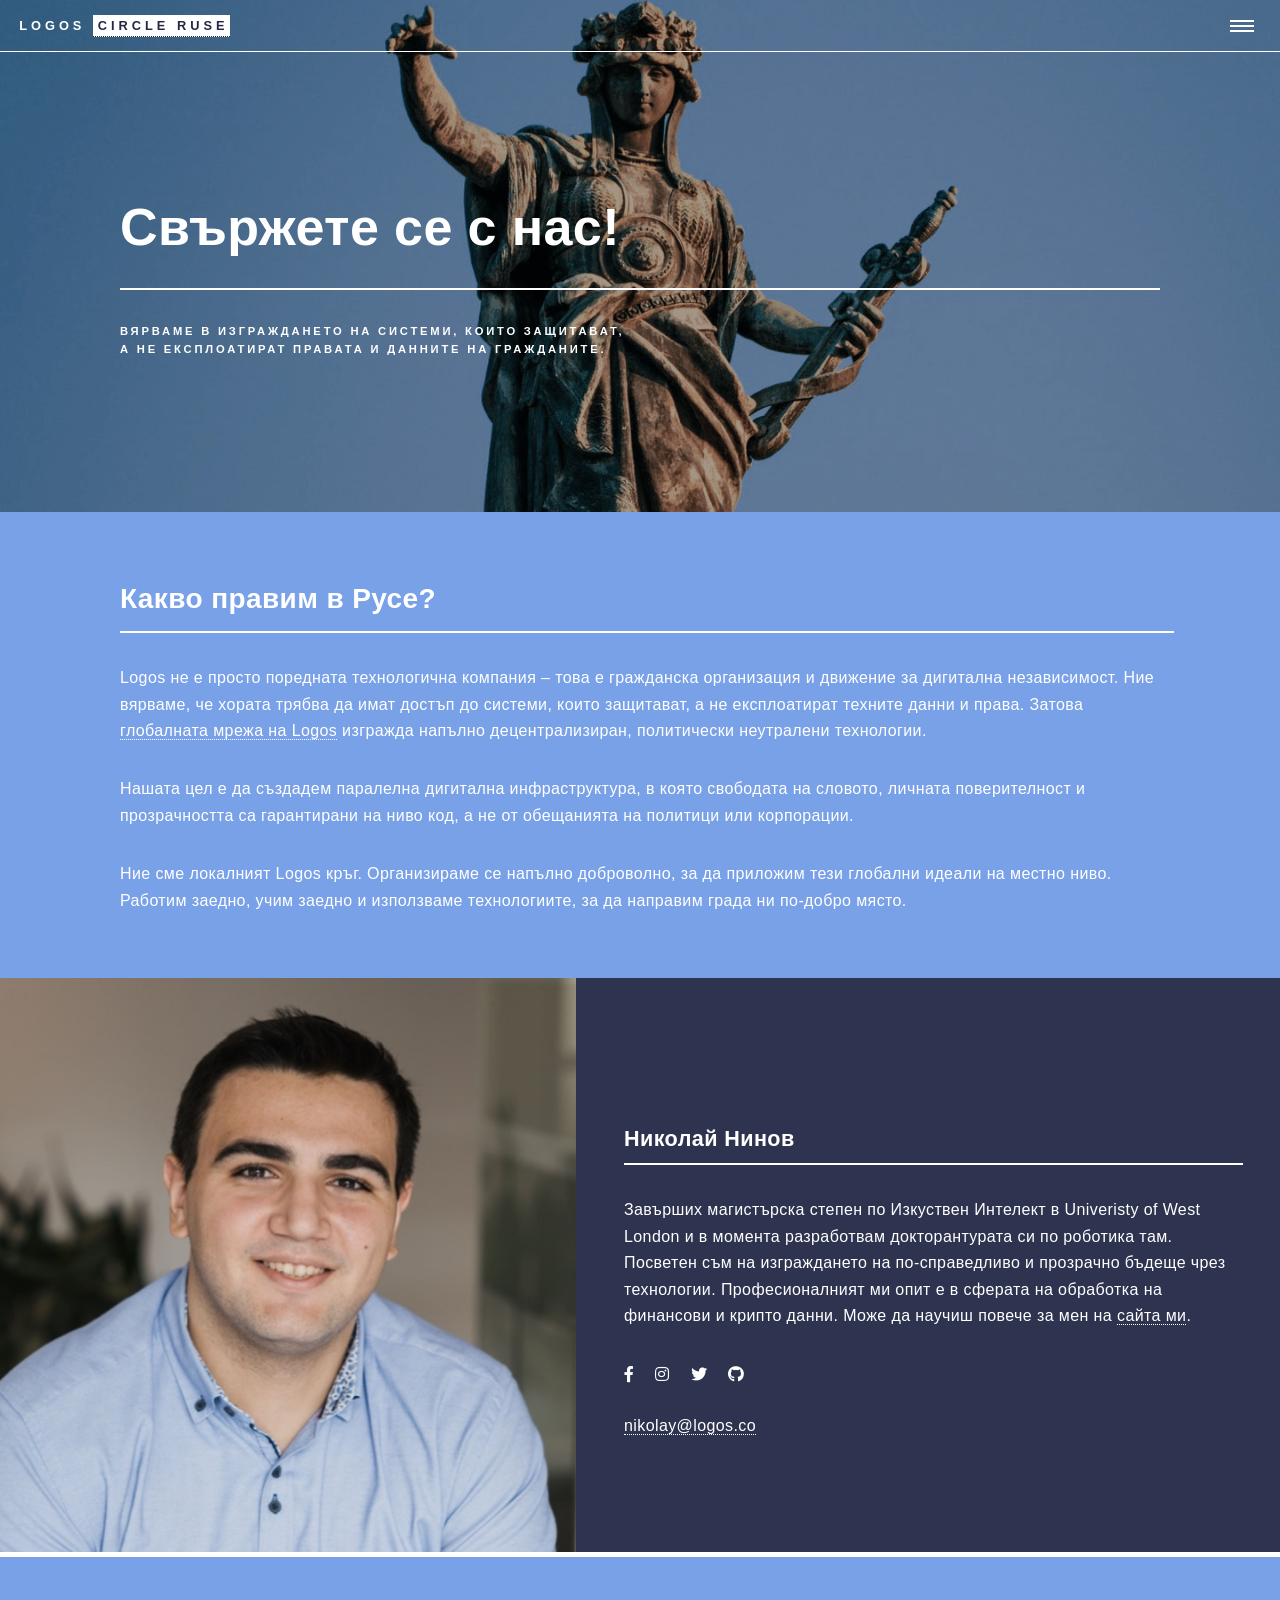
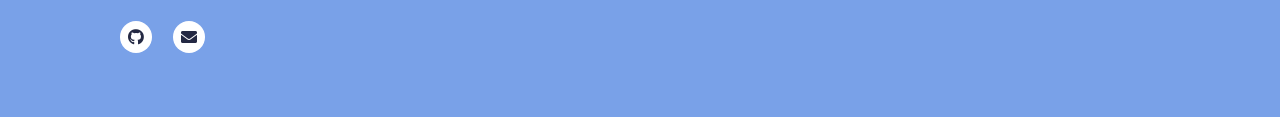
==== commit ab7bcdb9: "about: World map - Related to https://github.com/logos-circle-ruse/pm/issues/11 - Add world map - Up" ====
--- a/about.html
+++ b/about.html
@@ -6,7 +6,7 @@
 -->
 <html>
 	<head>
-		<title>Logos Circle Ruse | Контакт</title>
+		<title>За Нас | Logos Circle Ruse</title>
 		<link rel="icon" type="image/png" sizes="any" href="./images/banner.png">
 		<meta charset="utf-8" />
 		<meta name="viewport" content="width=device-width, initial-scale=1, user-scalable=no" />
@@ -29,7 +29,7 @@
 					<nav id="menu">
 						<ul class="links">
 							<li><a href="index.html">Начало</a></li>
-							<li><a href="contact.html">За нас</a></li>
+							<li><a href="about.html">За нас</a></li>
 							<li><a href="events.html">Събития</a></li>
 						</ul>
 						<ul class="actions stacked">
@@ -68,11 +68,17 @@
 									Logos не е просто поредната технологична компания – това е гражданска организация и движение за дигитална независимост.
 									Ние вярваме, че хората трябва да имат достъп до системи, които защитават, а не експлоатират техните данни и права. Затова <a href="https://logos.co/circles" target="_blank">глобалната мрежа на Logos</a> изгражда напълно децентрализиран, политически неутралени технологии.
 								</p>
+								
+								<div id="map" style="margin-bottom: 2%;"></div>
+
 								<p>
 									Нашата цел е да създадем паралелна дигитална инфраструктура, в която свободата на словото, личната поверителност и прозрачността са гарантирани на ниво код, а не от обещанията на политици или корпорации.
 								</p>
 								<p>
 									Ние сме локалният Logos кръг. Организираме се напълно доброволно, за да приложим тези глобални идеали на местно ниво. Работим заедно, учим заедно и използваме технологиите, за да направим града ни по-добро място.
+								</p>
+								<p>
+									<a id="luma-btn"></a>
 								</p>
 							</div>
 						</section>
@@ -89,21 +95,19 @@
 										</header>
 										<p>
 											Завърших магистърска степен по Изкуствен Интелект в Univeristy of West London и в момента разработвам докторантурата си по роботика там.
-											Посветен съм на изграждането на по-справедливо и прозрачно бъдеще чрез технологии. Професионалният ми опит е в сферата на обработка на финансови и крипто данни.
+											Посветен съм на изграждането на по-справедливо и прозрачно бъдеще чрез технологии. Професионалният ми опит е в сферата на обработка на финансови и крипто данни. Може да научиш повече за мен на <a target="_blank" href="https://nickninov.com/">сайта ми</a>.
 										</p>
 										<ul class="icons" style="margin: 0 0 1.5em 0">
-											<li><a target="_blank" href="https://github.com/nickninov" class="icon brands fa-github"><span class="label">Github</span></a></li>
-											<li><a target="_blank" href="https://x.com/therealdatabro" class="icon brands fa-twitter"><span class="label">Twitter</span></a></li>
 											<li><a target="_blank" href="https://www.facebook.com/thedatabro" class="icon brands fa-facebook-f"><span class="label">Facebook</span></a></li>
 											<li><a target="_blank" href="https://www.instagram.com/nick_ninov" class="icon brands fa-instagram"><span class="label">Instagram</span></a></li>
+											<li><a target="_blank" href="https://x.com/therealdatabro" class="icon brands fa-twitter"><span class="label">Twitter</span></a></li>
+											<li><a target="_blank" href="https://github.com/nickninov" class="icon brands fa-github"><span class="label">Github</span></a></li>
 										</ul>
 										<a href="mailto:nikolay@logos.co">nikolay@logos.co</a>
 									</div>
 								</div>
 							</section>
 						</section>
-						
-
 
 					</div>
 
@@ -123,6 +127,11 @@
 
 		<!-- Utils -->
 		<script src="assets/js/components/footer.js"></script>
-
+		<script src="assets/js/components/next_event.js"></script>
+		<script src="assets/js/accessibility.js"></script>
+		<script src="assets/js/map/exporting.js"></script>
+		<script src="assets/js/map/highmaps.js"></script>
+		<script src="assets/js/map/offline-exporting.js"></script>
+		<script src="assets/js/map/map.js"></script>
 	</body>
 </html>
--- a/assets/css/main.css
+++ b/assets/css/main.css
@@ -3975,6 +3975,7 @@
 	padding: 0 1rem;
 	background: linear-gradient(45deg, var(--color-blue), var(--color-light-blue));
 	padding: 3rem 0;
+	height: 50rem;
 }
 
 .timeline-wrapper {
@@ -4053,4 +4054,4 @@
 	.timeline-container p {
 		font-size: 0.9rem;
   	}
-}
+}
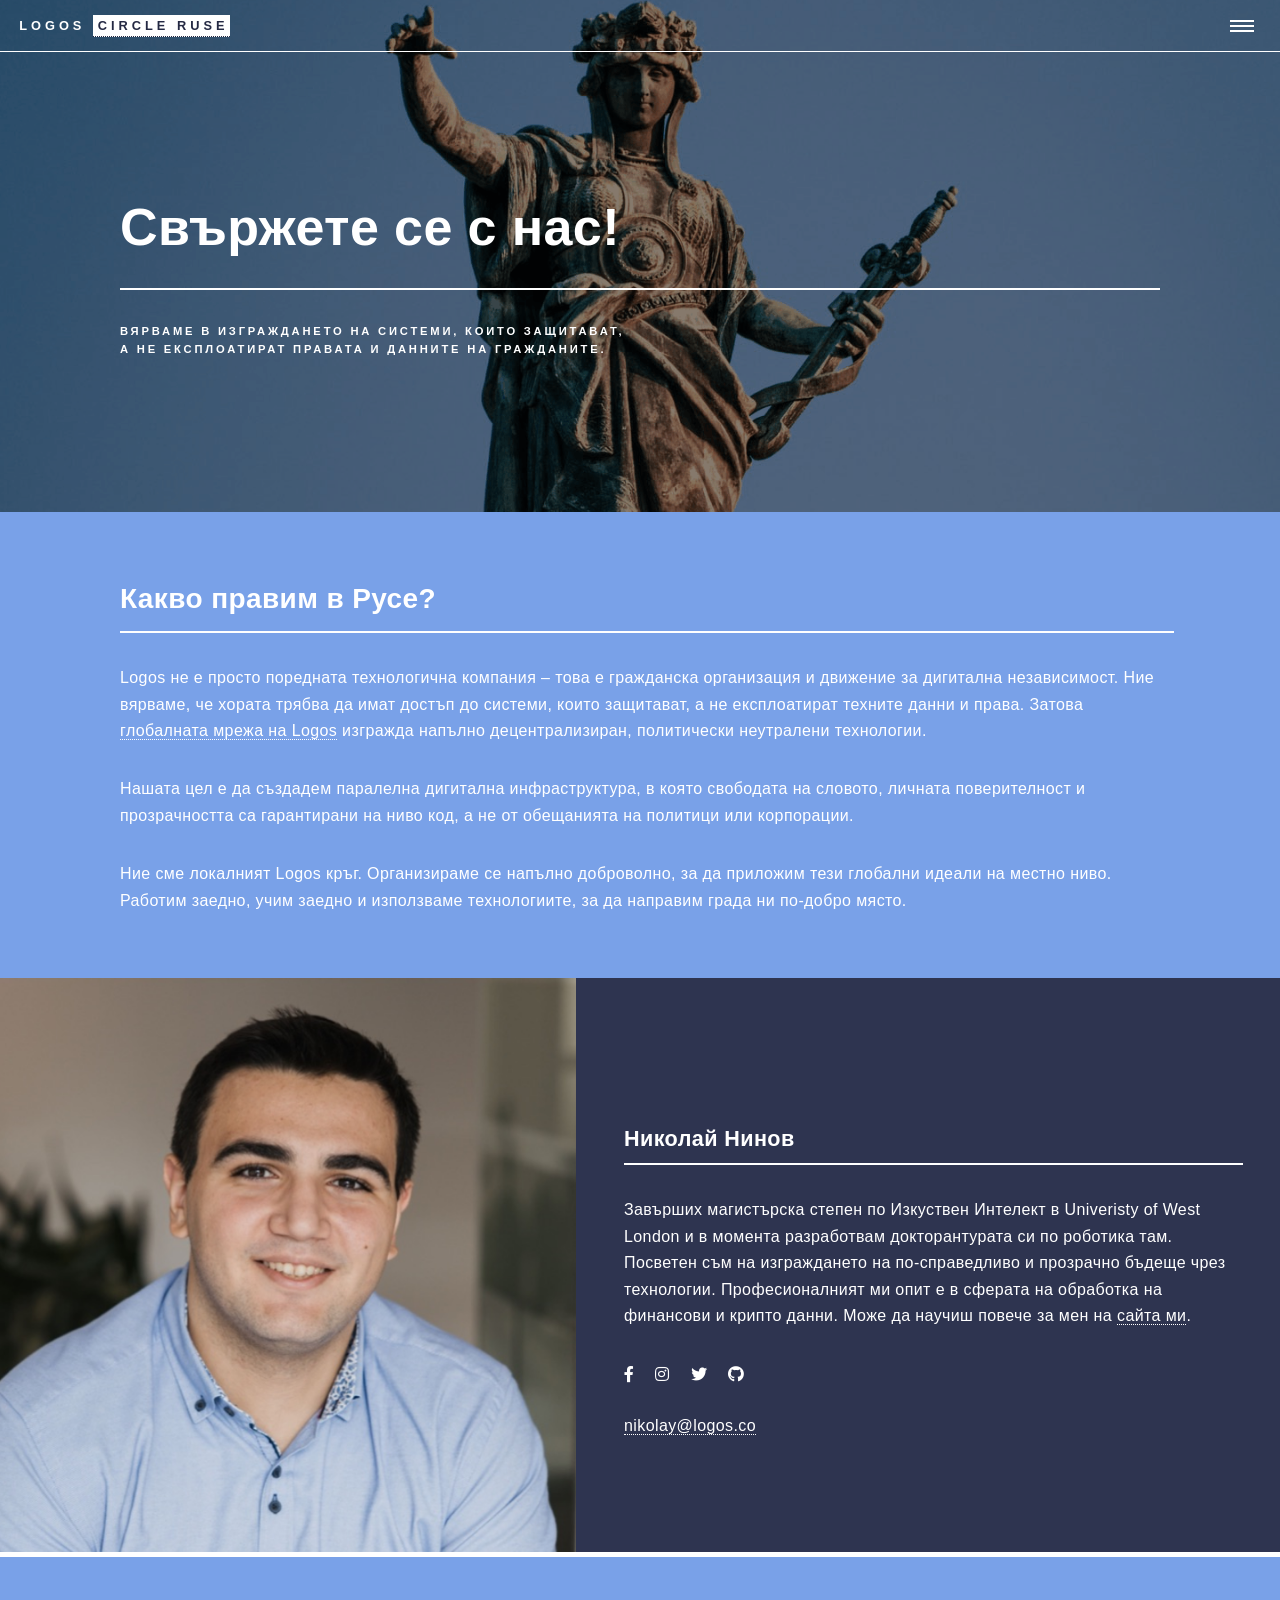
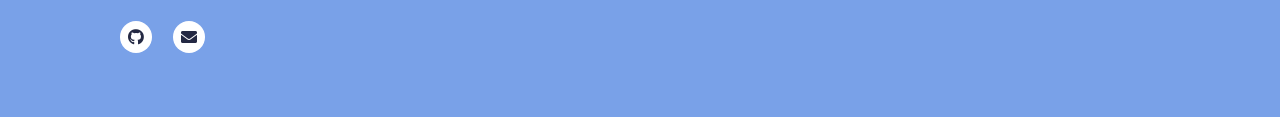
==== commit b0964a68: "projects: Winnable Issue progress" ====
--- a/about.html
+++ b/about.html
@@ -31,6 +31,7 @@
 							<li><a href="index.html">Начало</a></li>
 							<li><a href="about.html">За нас</a></li>
 							<li><a href="events.html">Събития</a></li>
+							<li><a href="projects.html">Проекти</a></li>
 						</ul>
 						<ul class="actions stacked">
 							<li><a href="https://logos-circle-ruse.github.io/transparent_ruse/" class="button primary fit">Сподели Проблем</a></li>
--- a/assets/css/main.css
+++ b/assets/css/main.css
@@ -3414,7 +3414,7 @@
 		#banner:after {
 			pointer-events: none;
 			background-color: #000000;
-			opacity: 0.5;
+			opacity: 0.67;
 			content: '';
 			display: block;
 			height: 100%;
@@ -3592,7 +3592,7 @@
 /* Main */
 
 	#main {
-		background-color: #2a2f4a;
+		/* background-color: #2a2f4a; */
 	}
 
 		#main > * {
@@ -3975,19 +3975,20 @@
 	padding: 0 1rem;
 	background: linear-gradient(45deg, var(--color-blue), var(--color-light-blue));
 	padding: 3rem 0;
-	height: 50rem;
 }
 
 .timeline-wrapper {
 	background: var(--color-white);
 	padding: 2rem;
 	border-radius: 15px;
+	width: 70%;
 }
 
 .timeline-container h1 {
 	color: var(--color-dark-blue);
 	font-size: 1.1rem;
 	font-family: sans-serif;
+	text-align: center;
 }
 
 .timeline-sessions {
@@ -4054,4 +4055,93 @@
 	.timeline-container p {
 		font-size: 0.9rem;
   	}
+}
+
+#timeline *:not(a):not(a *) {
+  color: black;
+}
+
+#pie-chart-controls {
+    text-align: center;
+    margin: 2.5% 0 5%;
+}
+
+/* 🔥 FIX: remove fixed height + fit-content */
+#pie-chart {
+    display: flex;
+    gap: 2rem;
+    justify-content: center;
+    align-items: flex-start;
+    flex-wrap: wrap;
+    margin: 0 auto;
+    max-width: 50%;
+}
+
+/* Wrap chart + legend together (important) */
+.chart-block {
+    display: flex;
+    flex-direction: column;
+    align-items: center;
+}
+
+/* Pie chart */
+#pie-chart .chart-container {
+    position: relative;
+    width: 60%;
+	max-width: 600px;
+    aspect-ratio: 1; /* 🔥 better than fixed height */
+    border-radius: 50%;
+    box-shadow: 0 0 15px rgba(0,0,0,0.2);
+}
+
+/* Center label */
+#pie-chart .center-label {
+    position: absolute;
+    top: 50%;
+    left: 50%;
+    transform: translate(-50%, -50%);
+    background: #2a2f4a;
+    width: 90px;
+    height: 90px;
+    border-radius: 50%;
+    display: flex;
+    align-items: center;
+    justify-content: center;
+    font-weight: bold;
+    font-size: 16px;
+}
+
+/* Legend */
+#pie-chart .legend {
+    margin-top: 20px;
+    display: flex;
+    flex-direction: column;
+    gap: 8px;
+}
+
+#pie-chart .legend-item {
+    display: flex;
+    align-items: center;
+    gap: 10px;
+}
+
+#pie-chart .legend-color {
+    width: 16px;
+    height: 16px;
+    border-radius: 3px;
+}
+
+/* Description */
+#project-description {
+    min-width: 300px;
+    max-width: 600px;
+}
+
+/* Fix markdown spacing */
+#project-description ul {
+    padding-left: 1.2em;
+}
+
+#project-description li {
+    margin-bottom: 0.4em;
 }
